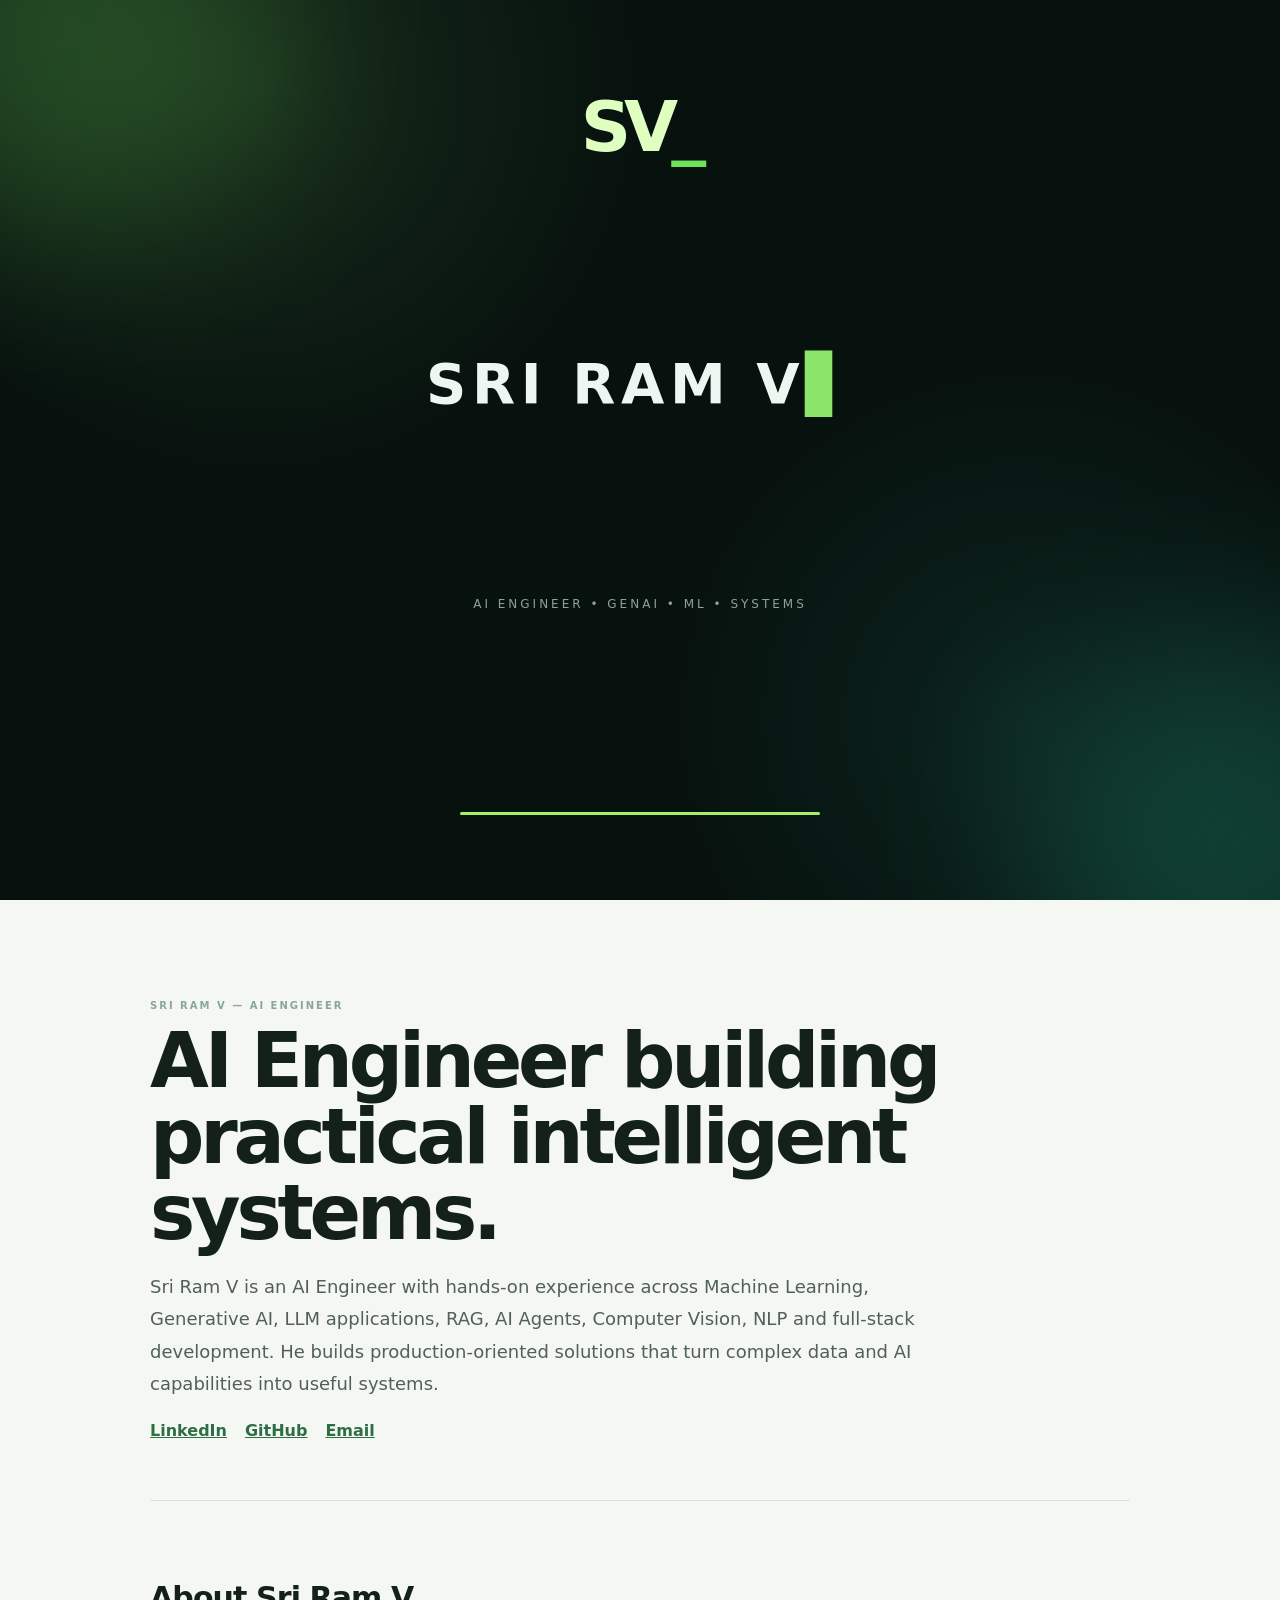
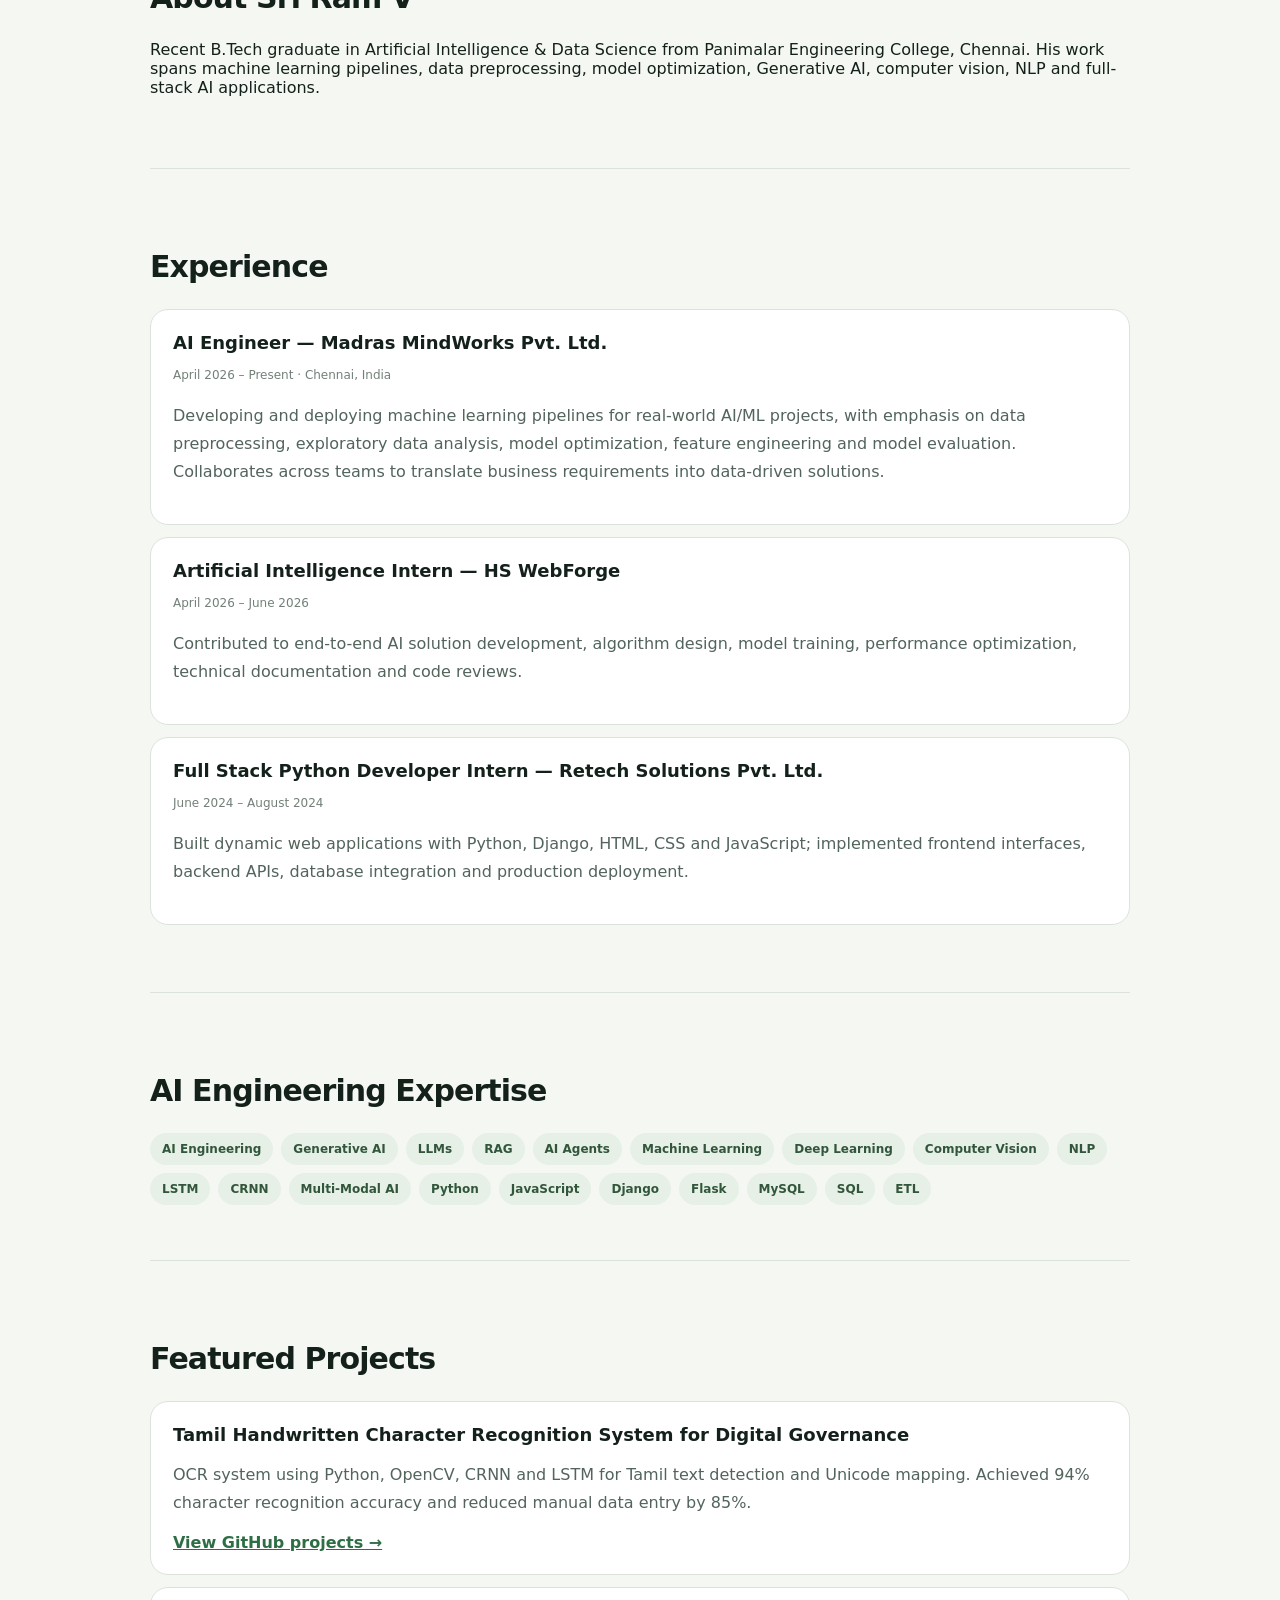
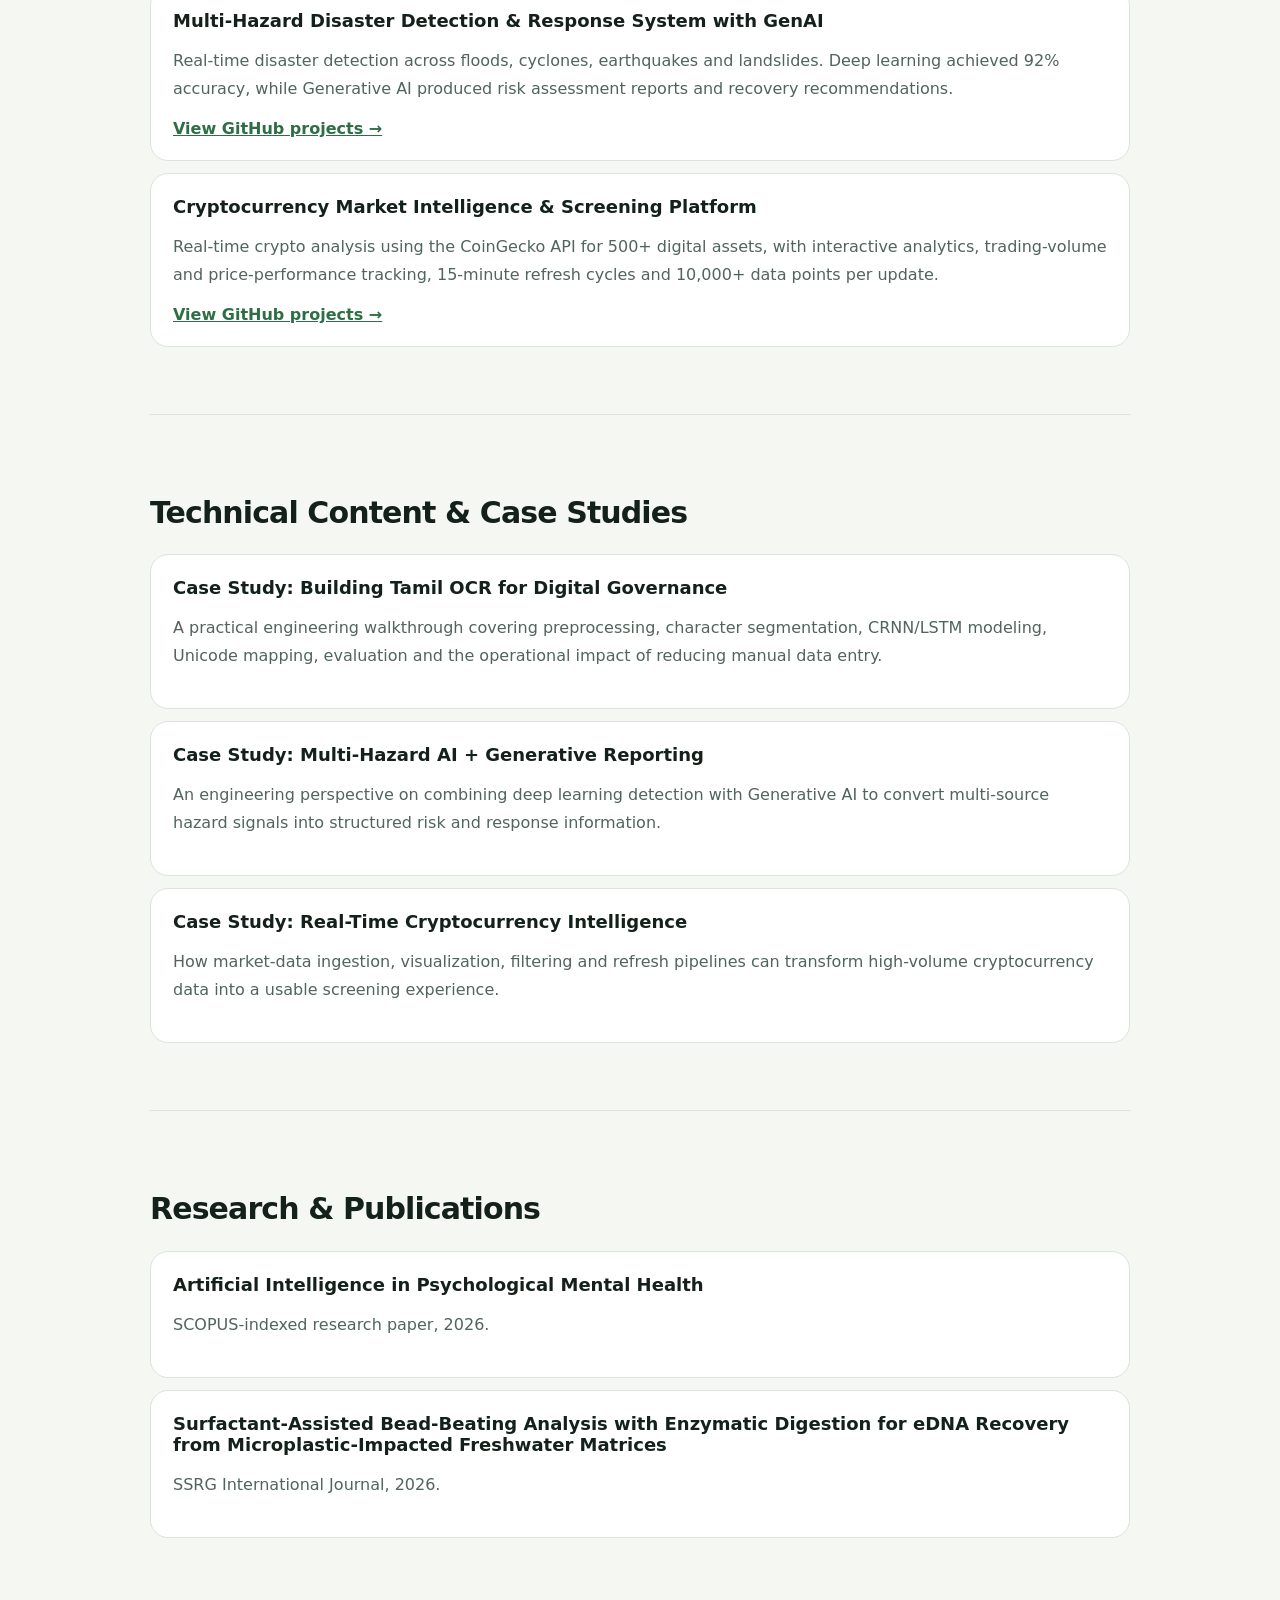
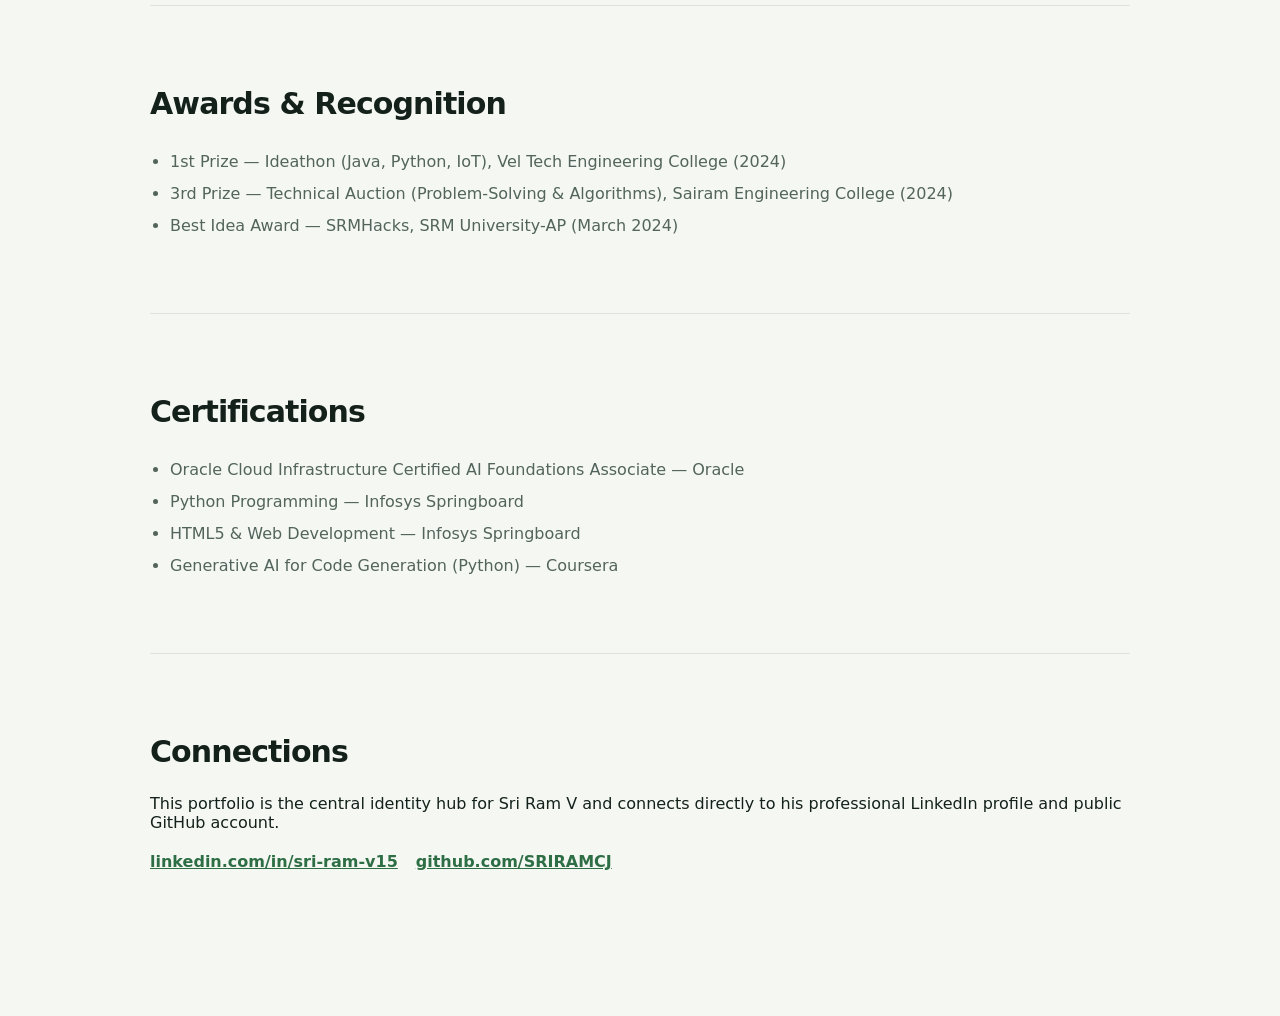
==== index.html @ 8f77a3ab "Add files via upload" ====
<!doctype html>
<html lang="en">
<head>
  <meta charset="utf-8">
  <meta name="viewport" content="width=device-width,initial-scale=1">
  <title>Sri Ram V — AI Engineer | GenAI, LLM, RAG & AI Agents</title>
  <meta name="description" content="Sri Ram V is an AI Engineer building practical AI systems across Machine Learning, Generative AI, LLMs, RAG, AI Agents, Computer Vision and data-driven applications.">
  <meta name="author" content="Sri Ram V">
  <meta name="robots" content="index,follow,max-image-preview:large">
  <link rel="canonical" href="https://sriram-2nxr8nwu7-sriramv1592k4-5872s-projects.vercel.app/">
  <meta property="og:type" content="website">
  <meta property="og:title" content="Sri Ram V — AI Engineer">
  <meta property="og:description" content="AI Engineer focused on GenAI, LLMs, RAG, AI Agents, Machine Learning and Computer Vision.">
  <meta property="og:url" content="https://sriram-2nxr8nwu7-sriramv1592k4-5872s-projects.vercel.app/">
  <meta property="og:site_name" content="Sri Ram V Portfolio">
  <meta property="og:image" content="assets/og-card.svg">
  <meta name="twitter:card" content="summary_large_image">
  <meta name="twitter:title" content="Sri Ram V — AI Engineer">
  <meta name="twitter:description" content="AI Engineer building practical AI systems with GenAI, LLMs, RAG, AI Agents and ML.">
  <meta name="theme-color" content="#07110e">
  <link rel="icon" href="assets/favicon.svg">
  <link rel="stylesheet" href="styles.css">
  <script type="application/ld+json">
  {
    "@context":"https://schema.org",
    "@graph":[
      {
        "@type":"Person",
        "@id":"#person",
        "name":"Sri Ram V",
        "jobTitle":"AI Engineer",
        "description":"AI Engineer focused on Machine Learning, Generative AI, LLMs, RAG, AI Agents, Computer Vision and data-driven applications.",
        "email":"mailto:sriramv1592k4@gmail.com",
        "telephone":"+91 8838331680",
        "address":{"@type":"PostalAddress","addressLocality":"Chennai","addressCountry":"IN"},
        "sameAs":[
          "https://www.linkedin.com/in/sri-ram-v15/",
          "https://github.com/SRIRAMCJ"
        ]
      },
      {
        "@type":"WebSite",
        "@id":"#website",
        "url":"https://sriram-2nxr8nwu7-sriramv1592k4-sriramv1592k4-5872s-projects.vercel.app/",
        "name":"Sri Ram V — AI Engineer Portfolio",
        "publisher":{"@id":"#person"},
        "inLanguage":"en-IN"
      },
      {
        "@type":"CollectionPage",
        "@id":"#portfolio",
        "url":"https://sriram-2nxr8nwu7-sriramv1592k4-5872s-projects.vercel.app/",
        "name":"Sri Ram V AI Engineering Portfolio",
        "about":{"@id":"#person"}
      }
    ]
  }
  </script>
</head>
<body>
  <a class="skip-link" href="#seo-content">Skip to accessible portfolio content</a>

  <div id="app" class="os-shell">
    <div class="ambient ambient-a"></div><div class="ambient ambient-b"></div>

    <section id="boot" class="screen boot-screen">
      <div class="boot-mark">SV<span>_</span></div>
      <div class="boot-title">SRI RAM V<span class="cursor">▋</span></div>
      <div class="boot-sub">AI ENGINEER • GENAI • ML • SYSTEMS</div>
      <div class="boot-progress"><i id="bootBar"></i></div>
      <button id="enterBtn" class="primary-btn hidden">Enter Portfolio</button>
    </section>

    <section id="login" class="screen login-screen hidden">
      <div class="login-card glass">
        <div class="avatar">SV</div>
        <div class="eyebrow">PERSONAL AI LAB</div>
        <h1>Welcome.</h1>
        <p>Explore Sri Ram V's interactive engineering portfolio.</p>
        <button id="loginBtn" class="primary-btn">Open Desktop</button>
      </div>
    </section>

    <section id="desktop" class="desktop hidden">
      <header class="topbar glass">
        <div class="brand"><span class="brand-dot"></span><b>SV<span>•</span>AI</b><small>portfolio.os</small></div>
        <div class="top-status"><span id="clock"></span><button id="themeBtn" class="icon-btn" title="Toggle theme">◐</button></div>
      </header>

      <main class="workspace">
        <div class="hero-widget glass">
          <div class="eyebrow">AI ENGINEER / BUILDER</div>
          <h2>Sri Ram V</h2>
          <p>Building practical intelligence with <strong>GenAI, LLMs, RAG, AI Agents & Machine Learning.</strong></p>
          <div class="hero-actions">
            <button data-open="projects" class="primary-btn">Explore work</button>
            <button data-open="about" class="ghost-btn">About me</button>
          </div>
          <div class="metrics">
            <div><b>94%</b><span>OCR accuracy</span></div>
            <div><b>92%</b><span>hazard detection</span></div>
            <div><b>500+</b><span>assets analyzed</span></div>
            <div><b>85%</b><span>manual work reduced</span></div>
          </div>
        </div>

        <div class="desktop-grid">
          <button class="app-icon" data-open="about"><span>🧠</span><b>About</b><small>profile.md</small></button>
          <button class="app-icon" data-open="experience"><span>💼</span><b>Experience</b><small>career.log</small></button>
          <button class="app-icon" data-open="projects"><span>🚀</span><b>Projects</b><small>workbench</small></button>
          <button class="app-icon" data-open="skills"><span>⚡</span><b>Expertise</b><small>stack.json</small></button>
          <button class="app-icon" data-open="research"><span>🔬</span><b>Research</b><small>papers</small></button>
          <button class="app-icon" data-open="articles"><span>📝</span><b>Case Studies</b><small>notes</small></button>
          <button class="app-icon" data-open="terminal"><span>⌘</span><b>Terminal</b><small>shell</small></button>
          <button class="app-icon" data-open="snake"><span>🐍</span><b>Snake</b><small>play</small></button>
          <button class="app-icon" data-open="contact"><span>✉</span><b>Contact</b><small>connect</small></button>
        </div>
      </main>

      <nav class="dock glass">
        <button data-open="about">🧠</button><button data-open="projects">🚀</button><button data-open="articles">📝</button><button data-open="terminal">⌘</button><button data-open="contact">✉</button>
      </nav>
    </section>

    <div id="windows"></div>
  </div>

  <main id="seo-content" class="seo-layer">
    <div class="seo-inner">
      <header class="seo-hero">
        <p class="eyebrow">SRI RAM V — AI ENGINEER</p>
        <h1>AI Engineer building practical intelligent systems.</h1>
        <p class="lead">Sri Ram V is an AI Engineer with hands-on experience across Machine Learning, Generative AI, LLM applications, RAG, AI Agents, Computer Vision, NLP and full-stack development. He builds production-oriented solutions that turn complex data and AI capabilities into useful systems.</p>
        <div class="link-row"><a href="https://www.linkedin.com/in/sri-ram-v15/">LinkedIn</a><a href="https://github.com/SRIRAMCJ">GitHub</a><a href="mailto:sriramv1592k4@gmail.com">Email</a></div>
      </header>

      <section id="about-seo"><h2>About Sri Ram V</h2><p>Recent B.Tech graduate in Artificial Intelligence & Data Science from Panimalar Engineering College, Chennai. His work spans machine learning pipelines, data preprocessing, model optimization, Generative AI, computer vision, NLP and full-stack AI applications.</p></section>

      <section id="experience-seo"><h2>Experience</h2>
        <article class="seo-card"><h3>AI Engineer — Madras MindWorks Pvt. Ltd.</h3><p class="meta">April 2026 – Present · Chennai, India</p><p>Developing and deploying machine learning pipelines for real-world AI/ML projects, with emphasis on data preprocessing, exploratory data analysis, model optimization, feature engineering and model evaluation. Collaborates across teams to translate business requirements into data-driven solutions.</p></article>
        <article class="seo-card"><h3>Artificial Intelligence Intern — HS WebForge</h3><p class="meta">April 2026 – June 2026</p><p>Contributed to end-to-end AI solution development, algorithm design, model training, performance optimization, technical documentation and code reviews.</p></article>
        <article class="seo-card"><h3>Full Stack Python Developer Intern — Retech Solutions Pvt. Ltd.</h3><p class="meta">June 2024 – August 2024</p><p>Built dynamic web applications with Python, Django, HTML, CSS and JavaScript; implemented frontend interfaces, backend APIs, database integration and production deployment.</p></article>
      </section>

      <section id="expertise-seo"><h2>AI Engineering Expertise</h2><div class="tags"><span>AI Engineering</span><span>Generative AI</span><span>LLMs</span><span>RAG</span><span>AI Agents</span><span>Machine Learning</span><span>Deep Learning</span><span>Computer Vision</span><span>NLP</span><span>LSTM</span><span>CRNN</span><span>Multi-Modal AI</span><span>Python</span><span>JavaScript</span><span>Django</span><span>Flask</span><span>MySQL</span><span>SQL</span><span>ETL</span></div></section>

      <section id="projects-seo"><h2>Featured Projects</h2>
        <article class="seo-card project"><h3>Tamil Handwritten Character Recognition System for Digital Governance</h3><p>OCR system using Python, OpenCV, CRNN and LSTM for Tamil text detection and Unicode mapping. Achieved 94% character recognition accuracy and reduced manual data entry by 85%.</p><a href="https://github.com/SRIRAMCJ">View GitHub projects →</a></article>
        <article class="seo-card project"><h3>Multi-Hazard Disaster Detection & Response System with GenAI</h3><p>Real-time disaster detection across floods, cyclones, earthquakes and landslides. Deep learning achieved 92% accuracy, while Generative AI produced risk assessment reports and recovery recommendations.</p><a href="https://github.com/SRIRAMCJ">View GitHub projects →</a></article>
        <article class="seo-card project"><h3>Cryptocurrency Market Intelligence & Screening Platform</h3><p>Real-time crypto analysis using the CoinGecko API for 500+ digital assets, with interactive analytics, trading-volume and price-performance tracking, 15-minute refresh cycles and 10,000+ data points per update.</p><a href="https://github.com/SRIRAMCJ">View GitHub projects →</a></article>
      </section>

      <section id="articles-seo"><h2>Technical Content & Case Studies</h2>
        <article class="seo-card"><h3>Case Study: Building Tamil OCR for Digital Governance</h3><p>A practical engineering walkthrough covering preprocessing, character segmentation, CRNN/LSTM modeling, Unicode mapping, evaluation and the operational impact of reducing manual data entry.</p></article>
        <article class="seo-card"><h3>Case Study: Multi-Hazard AI + Generative Reporting</h3><p>An engineering perspective on combining deep learning detection with Generative AI to convert multi-source hazard signals into structured risk and response information.</p></article>
        <article class="seo-card"><h3>Case Study: Real-Time Cryptocurrency Intelligence</h3><p>How market-data ingestion, visualization, filtering and refresh pipelines can transform high-volume cryptocurrency data into a usable screening experience.</p></article>
      </section>

      <section id="research-seo"><h2>Research & Publications</h2><article class="seo-card"><h3>Artificial Intelligence in Psychological Mental Health</h3><p>SCOPUS-indexed research paper, 2026.</p></article><article class="seo-card"><h3>Surfactant-Assisted Bead-Beating Analysis with Enzymatic Digestion for eDNA Recovery from Microplastic-Impacted Freshwater Matrices</h3><p>SSRG International Journal, 2026.</p></article></section>

      <section id="recognition-seo"><h2>Awards & Recognition</h2><ul class="plain-list"><li>1st Prize — Ideathon (Java, Python, IoT), Vel Tech Engineering College (2024)</li><li>3rd Prize — Technical Auction (Problem-Solving & Algorithms), Sairam Engineering College (2024)</li><li>Best Idea Award — SRMHacks, SRM University-AP (March 2024)</li></ul></section>

      <section id="certs-seo"><h2>Certifications</h2><ul class="plain-list"><li>Oracle Cloud Infrastructure Certified AI Foundations Associate — Oracle</li><li>Python Programming — Infosys Springboard</li><li>HTML5 & Web Development — Infosys Springboard</li><li>Generative AI for Code Generation (Python) — Coursera</li></ul></section>

      <section id="connections-seo"><h2>Connections</h2><p>This portfolio is the central identity hub for Sri Ram V and connects directly to his professional LinkedIn profile and public GitHub account.</p><div class="link-row"><a href="https://www.linkedin.com/in/sri-ram-v15/">linkedin.com/in/sri-ram-v15</a><a href="https://github.com/SRIRAMCJ">github.com/SRIRAMCJ</a></div></section>
    </div>
  </main>

  <script src="script.js"></script>
</body>
</html>
---- styles.css ----
*{box-sizing:border-box}html{scroll-behavior:smooth}body{margin:0;background:#07110e;color:#ecf7f2;font-family:Inter,ui-sans-serif,system-ui,-apple-system,BlinkMacSystemFont,"Segoe UI",sans-serif}button,a{font:inherit}button{cursor:pointer}.skip-link{position:fixed;left:12px;top:-50px;background:#b8f35b;color:#07110e;padding:10px 14px;border-radius:8px;z-index:9999}.skip-link:focus{top:12px}.os-shell{min-height:100vh;position:relative;overflow:hidden;background:radial-gradient(circle at 20% 10%,rgba(130,220,104,.13),transparent 30%),radial-gradient(circle at 80% 80%,rgba(53,200,166,.1),transparent 30%),#07110e}.ambient{position:absolute;width:420px;height:420px;border-radius:50%;filter:blur(90px);opacity:.22;pointer-events:none}.ambient-a{background:#6de35c;top:-180px;left:-150px}.ambient-b{background:#2bc9a5;right:-180px;bottom:-160px}.screen{min-height:100vh;display:grid;place-items:center;position:relative;z-index:2}.boot-screen{text-align:center}.boot-mark{font-size:70px;font-weight:900;letter-spacing:-7px;color:#dfffc0}.boot-mark span{color:#6de35c}.boot-title{font-size:clamp(24px,5vw,56px);font-weight:900;letter-spacing:.1em;margin-top:12px}.cursor{color:#8be56b;animation:blink 1s infinite}.boot-sub{margin:10px 0 30px;color:#8ba39a;font-size:12px;letter-spacing:.25em}.boot-progress{height:3px;width:min(360px,70vw);background:#1b2d27;border-radius:9px;margin:auto;overflow:hidden}.boot-progress i{display:block;height:100%;width:0;background:#a8ef67;transition:width 1.7s ease}.hidden{display:none!important}.primary-btn,.ghost-btn,.icon-btn{border:0;border-radius:12px;padding:11px 16px}.primary-btn{background:#b8f35b;color:#07110e;font-weight:800;box-shadow:0 8px 30px rgba(184,243,91,.15)}.ghost-btn,.icon-btn{background:rgba(255,255,255,.06);color:#e9f6ef;border:1px solid rgba(255,255,255,.1)}.glass{background:rgba(10,24,20,.72);border:1px solid rgba(205,255,220,.1);backdrop-filter:blur(20px);box-shadow:0 25px 80px rgba(0,0,0,.3)}.login-card{width:min(430px,90vw);padding:40px;border-radius:26px;text-align:center}.avatar{height:74px;width:74px;display:grid;place-items:center;margin:0 auto 20px;border-radius:22px;background:linear-gradient(135deg,#b8f35b,#3ec8a2);color:#07110e;font-weight:900;font-size:22px}.eyebrow{font-size:10px;letter-spacing:.2em;color:#8aa69a;font-weight:800}.login-card h1{font-size:46px;margin:8px 0}.login-card p{color:#91a99f;line-height:1.7;margin-bottom:25px}.desktop{min-height:100vh;position:relative;z-index:2;padding:18px 18px 100px}.topbar{height:58px;border-radius:16px;padding:0 16px;display:flex;align-items:center;justify-content:space-between}.brand{display:flex;align-items:center;gap:9px}.brand b{font-size:15px}.brand b span{color:#b8f35b}.brand small{color:#719087;font-size:10px}.brand-dot{width:8px;height:8px;background:#a8ef67;border-radius:50%;box-shadow:0 0 14px #a8ef67}.top-status{display:flex;gap:10px;align-items:center;color:#9db2aa;font-size:12px}.icon-btn{padding:8px 10px}.workspace{max-width:1120px;margin:28px auto}.hero-widget{border-radius:26px;padding:clamp(26px,5vw,54px);position:relative;overflow:hidden}.hero-widget:after{content:"";position:absolute;width:240px;height:240px;border-radius:50%;background:#a8ef67;opacity:.07;right:-60px;top:-90px;filter:blur(20px)}.hero-widget h2{font-size:clamp(48px,8vw,94px);letter-spacing:-.07em;line-height:.95;margin:10px 0 15px}.hero-widget p{max-width:680px;color:#a5bbb1;line-height:1.7;font-size:clamp(15px,2vw,19px)}.hero-widget strong{color:#e7f9ee}.hero-actions{display:flex;gap:10px;margin-top:24px}.metrics{display:grid;grid-template-columns:repeat(4,1fr);gap:10px;margin-top:38px}.metrics div{padding:16px;border-radius:16px;background:rgba(255,255,255,.035);border:1px solid rgba(255,255,255,.06)}.metrics b{display:block;font-size:25px;color:#b8f35b}.metrics span{display:block;color:#789188;font-size:10px;margin-top:4px}.desktop-grid{display:grid;grid-template-columns:repeat(5,1fr);gap:12px;margin-top:16px}.app-icon{min-height:128px;padding:17px;text-align:left;border-radius:20px;color:#edf8f2;background:rgba(12,28,23,.65);border:1px solid rgba(255,255,255,.07);transition:.25s}.app-icon:hover{transform:translateY(-5px);border-color:rgba(184,243,91,.3);background:rgba(20,42,34,.85)}.app-icon span{font-size:28px;display:block;margin-bottom:17px}.app-icon b{display:block;font-size:13px}.app-icon small{color:#668077;font-size:10px}.dock{position:fixed;bottom:18px;left:50%;transform:translateX(-50%);padding:9px;border-radius:18px;display:flex;gap:6px;z-index:20}.dock button{height:45px;width:45px;border:0;border-radius:12px;background:rgba(255,255,255,.05);font-size:20px}.window{position:fixed;z-index:30;width:min(760px,92vw);max-height:78vh;left:50%;top:50%;transform:translate(-50%,-50%);border-radius:20px;overflow:hidden;background:#091713;border:1px solid rgba(205,255,220,.12);box-shadow:0 40px 120px rgba(0,0,0,.65)}.window-head{height:48px;display:flex;align-items:center;justify-content:space-between;padding:0 13px;background:rgba(255,255,255,.035);border-bottom:1px solid rgba(255,255,255,.06)}.window-head b{font-size:12px}.win-controls button{border:0;background:none;color:#94aaa1;margin-left:7px}.window-body{padding:22px;overflow:auto;max-height:calc(78vh - 48px)}.window-body h2{font-size:28px;margin:0 0 10px}.window-body h3{margin-bottom:5px}.window-body p,.window-body li{color:#9bb1a8;line-height:1.7;font-size:13px}.card-list{display:grid;gap:12px}.mini-card{padding:16px;border-radius:15px;background:rgba(255,255,255,.035);border:1px solid rgba(255,255,255,.06)}.tag{display:inline-block;padding:5px 8px;border-radius:8px;background:rgba(184,243,91,.08);color:#b8f35b;font-size:10px;margin:4px 4px 0 0}.terminal{font-family:"SFMono-Regular",Consolas,monospace;color:#b8f35b;background:#030907;padding:16px;border-radius:12px;min-height:310px}.terminal-output{white-space:pre-wrap;color:#a4bdb2;font-size:12px;line-height:1.65;min-height:250px}.terminal-input{width:100%;background:transparent;border:0;outline:0;color:#b8f35b;font-family:inherit}.snake-wrap{text-align:center}.snake-canvas{background:#030907;border:1px solid rgba(184,243,91,.2);width:min(420px,100%);aspect-ratio:1;margin:auto}.snake-btn{margin-top:12px}.seo-layer{background:#f5f7f3;color:#14211b;padding:90px 20px}.seo-inner{max-width:980px;margin:auto}.seo-hero{padding-bottom:60px}.seo-hero h1{font-size:clamp(40px,7vw,76px);letter-spacing:-.055em;line-height:1;margin:12px 0 20px}.seo-hero .lead{font-size:18px;line-height:1.8;color:#506158;max-width:780px}.seo-layer section{padding:55px 0;border-top:1px solid #dbe3dc}.seo-layer h2{font-size:30px;letter-spacing:-.03em}.seo-card{padding:22px;border:1px solid #dbe3dc;border-radius:18px;background:white;margin:12px 0}.seo-card h3{margin:0 0 5px;font-size:18px}.seo-card p{color:#52645b;line-height:1.75}.seo-card a,.link-row a{color:#2e6e45;font-weight:700}.meta{font-size:12px!important;color:#728077!important}.tags{display:flex;flex-wrap:wrap;gap:8px}.tags span{padding:9px 12px;border-radius:999px;background:#e7f0e6;color:#31563c;font-size:12px;font-weight:700}.plain-list{padding-left:20px;color:#52645b;line-height:2}.link-row{display:flex;flex-wrap:wrap;gap:18px;margin-top:20px}@keyframes blink{50%{opacity:0}}@media(max-width:800px){.desktop-grid{grid-template-columns:repeat(3,1fr)}.metrics{grid-template-columns:repeat(2,1fr)}.hero-widget h2{font-size:56px}}@media(max-width:520px){.desktop{padding:10px 10px 92px}.desktop-grid{grid-template-columns:repeat(2,1fr)}.metrics{grid-template-columns:1fr 1fr}.app-icon{min-height:115px}.hero-widget{padding:25px}.hero-widget h2{font-size:48px}.seo-layer{padding:65px 16px}.login-card h1{font-size:38px}}
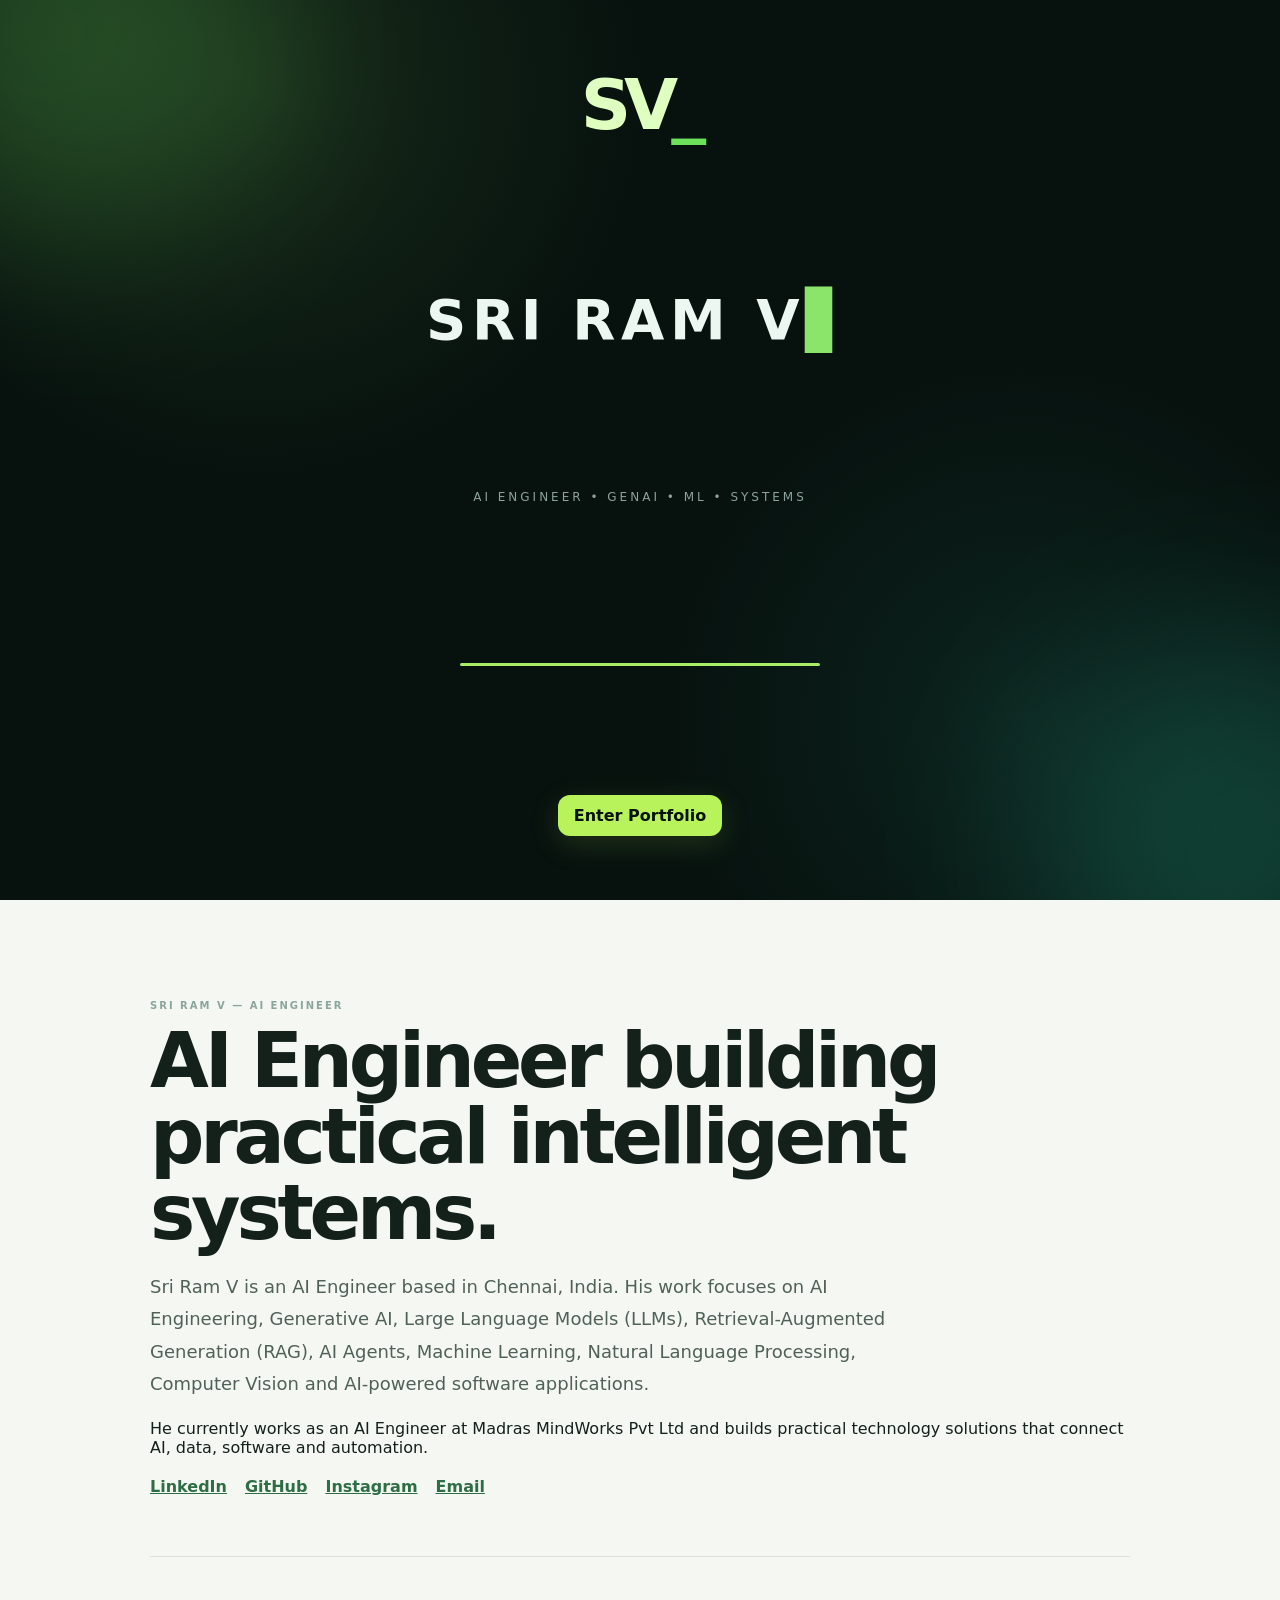
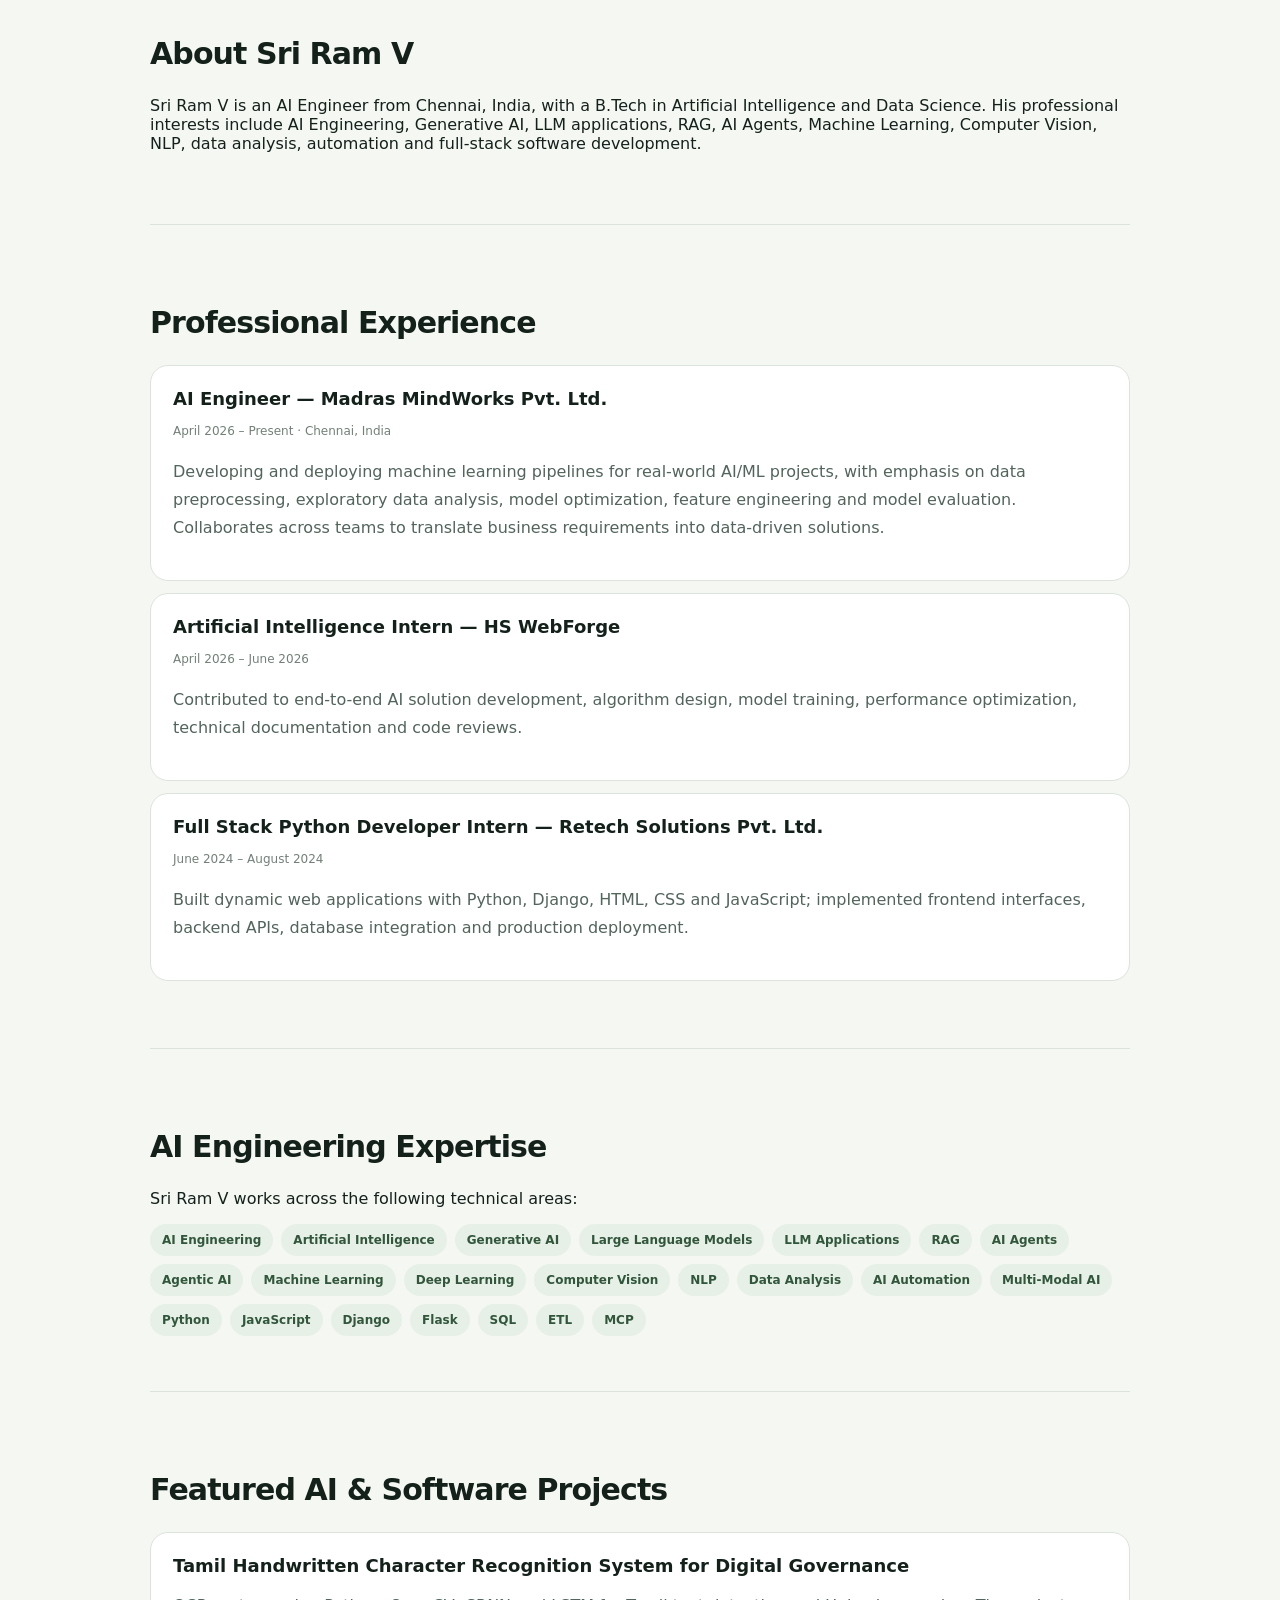
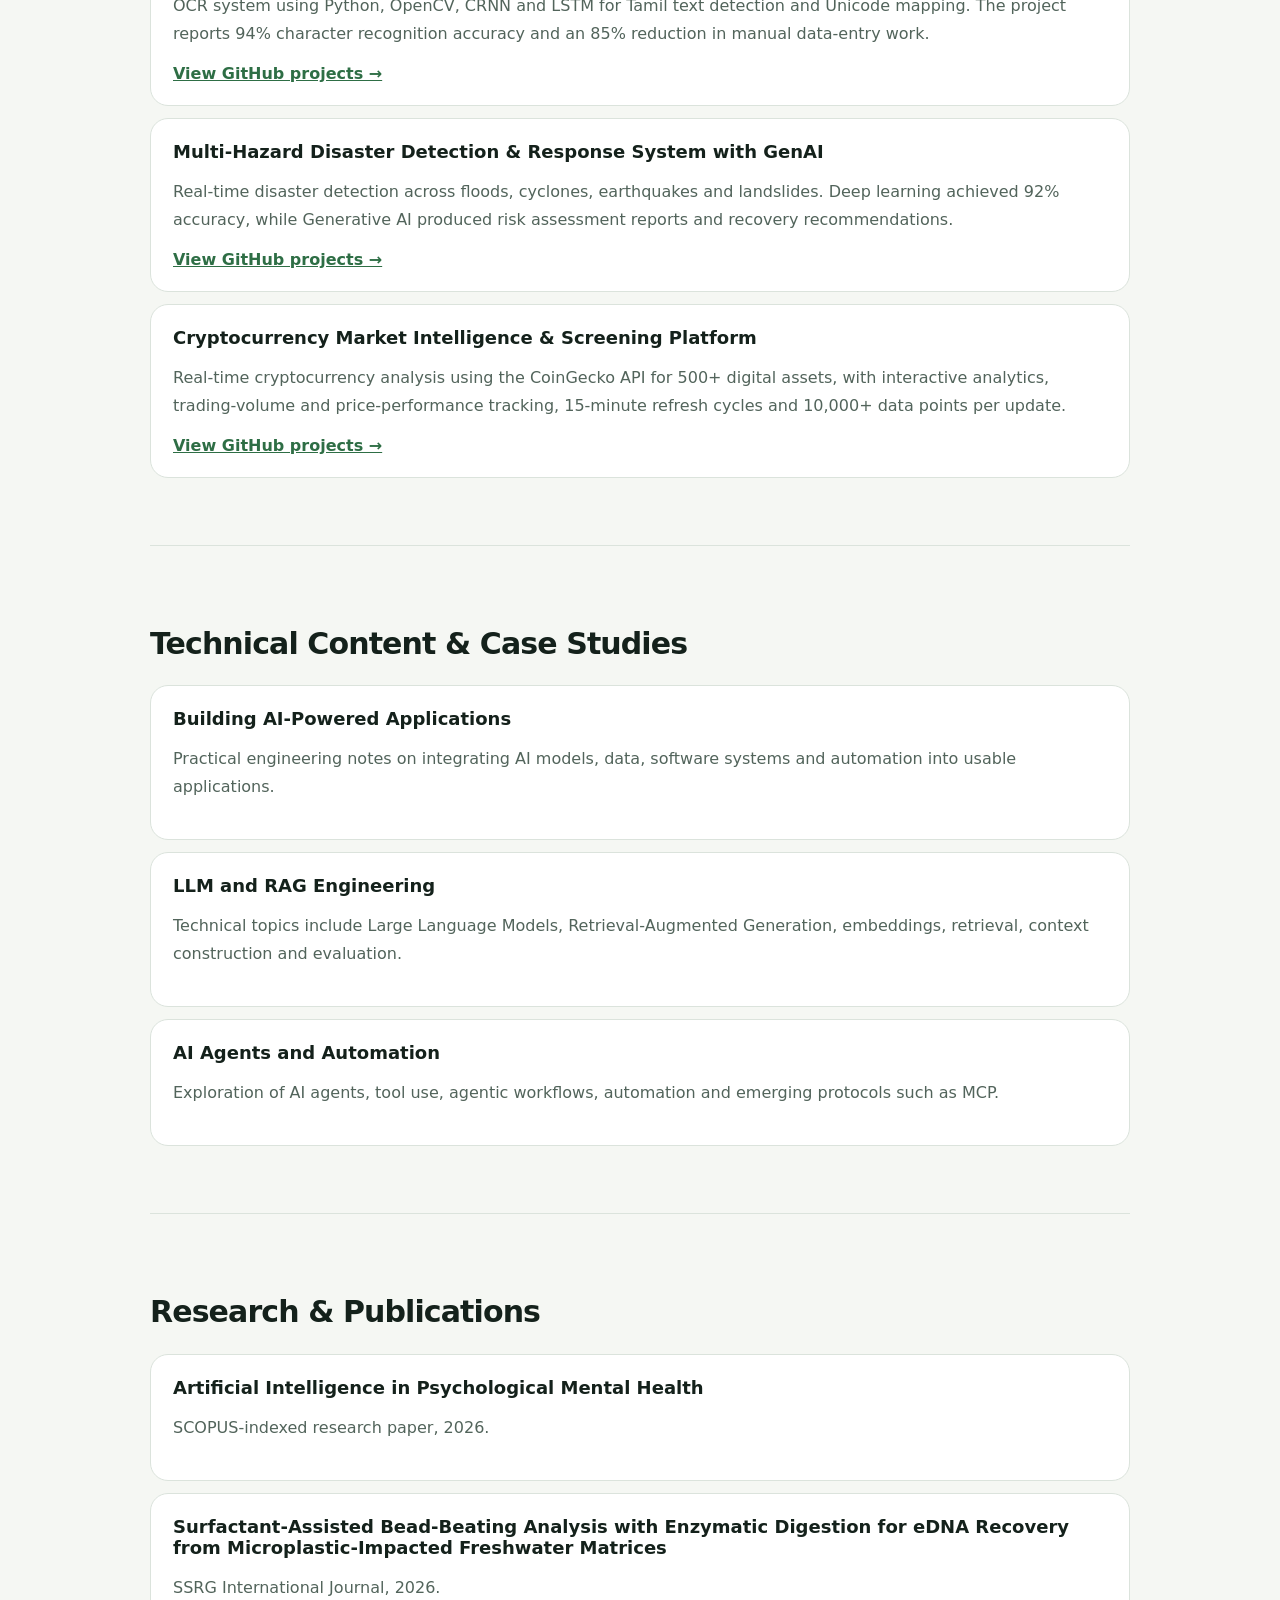
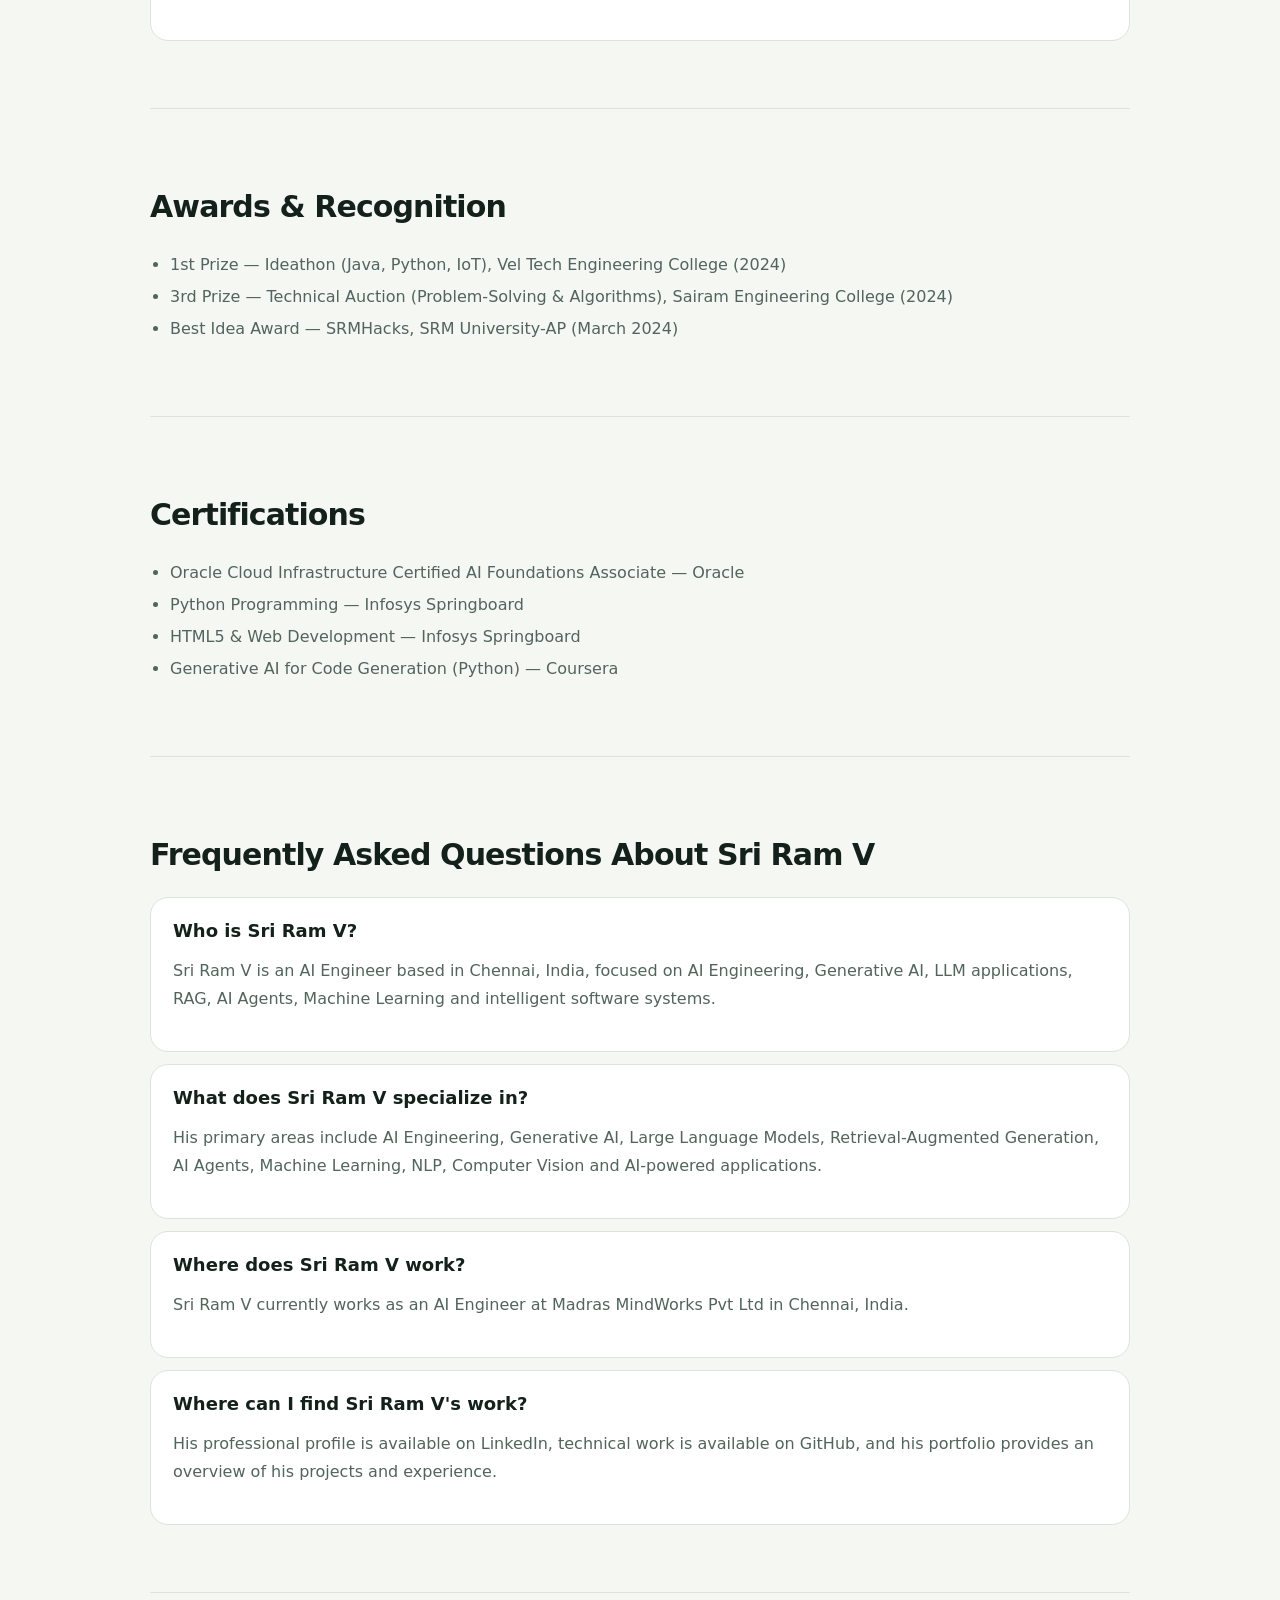
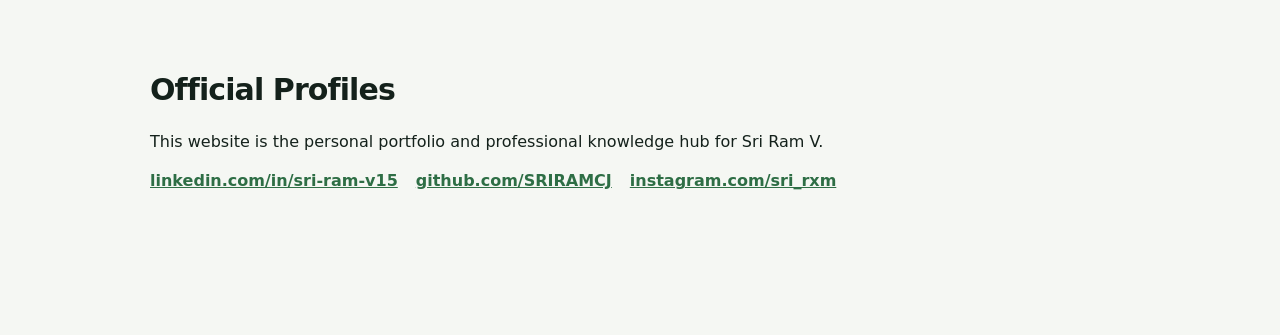
==== commit 284a3296: "Optimize portfolio for GEO and AI-EO while preserving interactive design" ====
--- a/index.html
+++ b/index.html
@@ -1,57 +1,83 @@
 <!doctype html>
-<html lang="en">
+<html lang="en-IN">
 <head>
   <meta charset="utf-8">
   <meta name="viewport" content="width=device-width,initial-scale=1">
-  <title>Sri Ram V — AI Engineer | GenAI, LLM, RAG & AI Agents</title>
-  <meta name="description" content="Sri Ram V is an AI Engineer building practical AI systems across Machine Learning, Generative AI, LLMs, RAG, AI Agents, Computer Vision and data-driven applications.">
+  <title>Sri Ram V — AI Engineer | Generative AI, LLMs, RAG & AI Agents</title>
+  <meta name="description" content="Sri Ram V is an AI Engineer based in Chennai, India, building AI-powered applications and intelligent software systems across Generative AI, LLMs, RAG, AI Agents, Machine Learning, Computer Vision and NLP.">
   <meta name="author" content="Sri Ram V">
-  <meta name="robots" content="index,follow,max-image-preview:large">
-  <link rel="canonical" href="https://sriram-2nxr8nwu7-sriramv1592k4-5872s-projects.vercel.app/">
+  <meta name="robots" content="index,follow,max-image-preview:large,max-snippet:-1,max-video-preview:-1">
+  <link rel="canonical" href="https://site-eight-gilt-52.vercel.app/">
+  <link rel="alternate" hreflang="en-in" href="https://site-eight-gilt-52.vercel.app/">
   <meta property="og:type" content="website">
-  <meta property="og:title" content="Sri Ram V — AI Engineer">
-  <meta property="og:description" content="AI Engineer focused on GenAI, LLMs, RAG, AI Agents, Machine Learning and Computer Vision.">
-  <meta property="og:url" content="https://sriram-2nxr8nwu7-sriramv1592k4-5872s-projects.vercel.app/">
-  <meta property="og:site_name" content="Sri Ram V Portfolio">
-  <meta property="og:image" content="assets/og-card.svg">
+  <meta property="og:title" content="Sri Ram V — AI Engineer | Generative AI & AI Engineering">
+  <meta property="og:description" content="Sri Ram V is an AI Engineer based in Chennai, India, focused on Generative AI, LLM applications, RAG, AI Agents, Machine Learning and intelligent software systems.">
+  <meta property="og:url" content="https://site-eight-gilt-52.vercel.app/">
+  <meta property="og:site_name" content="Sri Ram V">
+  <meta property="og:image" content="https://site-eight-gilt-52.vercel.app/assets/og-card.svg">
   <meta name="twitter:card" content="summary_large_image">
   <meta name="twitter:title" content="Sri Ram V — AI Engineer">
-  <meta name="twitter:description" content="AI Engineer building practical AI systems with GenAI, LLMs, RAG, AI Agents and ML.">
+  <meta name="twitter:description" content="AI Engineer building practical AI-powered applications with Generative AI, LLMs, RAG, AI Agents and Machine Learning.">
   <meta name="theme-color" content="#07110e">
   <link rel="icon" href="assets/favicon.svg">
   <link rel="stylesheet" href="styles.css">
+
   <script type="application/ld+json">
   {
     "@context":"https://schema.org",
     "@graph":[
       {
         "@type":"Person",
-        "@id":"#person",
+        "@id":"https://site-eight-gilt-52.vercel.app/#person",
         "name":"Sri Ram V",
+        "url":"https://site-eight-gilt-52.vercel.app/",
+        "mainEntityOfPage":{"@id":"https://site-eight-gilt-52.vercel.app/#webpage"},
         "jobTitle":"AI Engineer",
-        "description":"AI Engineer focused on Machine Learning, Generative AI, LLMs, RAG, AI Agents, Computer Vision and data-driven applications.",
-        "email":"mailto:sriramv1592k4@gmail.com",
-        "telephone":"+91 8838331680",
-        "address":{"@type":"PostalAddress","addressLocality":"Chennai","addressCountry":"IN"},
+        "description":"Sri Ram V is an AI Engineer based in Chennai, India, focused on AI Engineering, Generative AI, Large Language Models, Retrieval-Augmented Generation, AI Agents, Machine Learning, Computer Vision, NLP and AI-powered software applications.",
+        "email":"mailto:sriramvenkat1592k4@gmail.com",
+        "address":{"@type":"PostalAddress","addressLocality":"Chennai","addressRegion":"Tamil Nadu","addressCountry":"IN"},
+        "worksFor":{"@type":"Organization","name":"Madras MindWorks Pvt Ltd"},
         "sameAs":[
           "https://www.linkedin.com/in/sri-ram-v15/",
-          "https://github.com/SRIRAMCJ"
+          "https://github.com/SRIRAMCJ",
+          "https://www.instagram.com/sri_rxm/",
+          "https://www.instagram.com/lifeuncut_ft.ram/"
+        ],
+        "knowsAbout":[
+          "Artificial Intelligence",
+          "AI Engineering",
+          "Generative AI",
+          "Large Language Models",
+          "Retrieval-Augmented Generation",
+          "RAG",
+          "AI Agents",
+          "Agentic AI",
+          "Machine Learning",
+          "Natural Language Processing",
+          "Computer Vision",
+          "AI Applications",
+          "AI Automation",
+          "Software Development",
+          "Python"
         ]
       },
       {
         "@type":"WebSite",
-        "@id":"#website",
-        "url":"https://sriram-2nxr8nwu7-sriramv1592k4-sriramv1592k4-5872s-projects.vercel.app/",
+        "@id":"https://site-eight-gilt-52.vercel.app/#website",
+        "url":"https://site-eight-gilt-52.vercel.app/",
         "name":"Sri Ram V — AI Engineer Portfolio",
-        "publisher":{"@id":"#person"},
+        "description":"Official personal portfolio and professional knowledge hub for Sri Ram V, AI Engineer.",
+        "publisher":{"@id":"https://site-eight-gilt-52.vercel.app/#person"},
         "inLanguage":"en-IN"
       },
       {
-        "@type":"CollectionPage",
-        "@id":"#portfolio",
-        "url":"https://sriram-2nxr8nwu7-sriramv1592k4-5872s-projects.vercel.app/",
-        "name":"Sri Ram V AI Engineering Portfolio",
-        "about":{"@id":"#person"}
+        "@type":"ProfilePage",
+        "@id":"https://site-eight-gilt-52.vercel.app/#webpage",
+        "url":"https://site-eight-gilt-52.vercel.app/",
+        "name":"Sri Ram V — AI Engineer",
+        "isPartOf":{"@id":"https://site-eight-gilt-52.vercel.app/#website"},
+        "mainEntity":{"@id":"https://site-eight-gilt-52.vercel.app/#person"},
+        "about":{"@id":"https://site-eight-gilt-52.vercel.app/#person"}
       }
     ]
   }
@@ -91,7 +117,7 @@
         <div class="hero-widget glass">
           <div class="eyebrow">AI ENGINEER / BUILDER</div>
           <h2>Sri Ram V</h2>
-          <p>Building practical intelligence with <strong>GenAI, LLMs, RAG, AI Agents & Machine Learning.</strong></p>
+          <p>Building practical intelligence with <strong>Generative AI, LLM applications, RAG, AI Agents & Machine Learning.</strong></p>
           <div class="hero-actions">
             <button data-open="projects" class="primary-btn">Explore work</button>
             <button data-open="about" class="ghost-btn">About me</button>
@@ -125,35 +151,37 @@
     <div id="windows"></div>
   </div>
 
+  <!-- Crawlable, explicit identity/content layer for search engines and AI systems. Kept visually separate from the interactive experience. -->
   <main id="seo-content" class="seo-layer">
     <div class="seo-inner">
       <header class="seo-hero">
         <p class="eyebrow">SRI RAM V — AI ENGINEER</p>
         <h1>AI Engineer building practical intelligent systems.</h1>
-        <p class="lead">Sri Ram V is an AI Engineer with hands-on experience across Machine Learning, Generative AI, LLM applications, RAG, AI Agents, Computer Vision, NLP and full-stack development. He builds production-oriented solutions that turn complex data and AI capabilities into useful systems.</p>
-        <div class="link-row"><a href="https://www.linkedin.com/in/sri-ram-v15/">LinkedIn</a><a href="https://github.com/SRIRAMCJ">GitHub</a><a href="mailto:sriramv1592k4@gmail.com">Email</a></div>
+        <p class="lead">Sri Ram V is an AI Engineer based in Chennai, India. His work focuses on AI Engineering, Generative AI, Large Language Models (LLMs), Retrieval-Augmented Generation (RAG), AI Agents, Machine Learning, Natural Language Processing, Computer Vision and AI-powered software applications.</p>
+        <p>He currently works as an AI Engineer at Madras MindWorks Pvt Ltd and builds practical technology solutions that connect AI, data, software and automation.</p>
+        <div class="link-row"><a href="https://www.linkedin.com/in/sri-ram-v15/">LinkedIn</a><a href="https://github.com/SRIRAMCJ">GitHub</a><a href="https://www.instagram.com/sri_rxm/">Instagram</a><a href="mailto:sriramvenkat1592k4@gmail.com">Email</a></div>
       </header>
 
-      <section id="about-seo"><h2>About Sri Ram V</h2><p>Recent B.Tech graduate in Artificial Intelligence & Data Science from Panimalar Engineering College, Chennai. His work spans machine learning pipelines, data preprocessing, model optimization, Generative AI, computer vision, NLP and full-stack AI applications.</p></section>
-
-      <section id="experience-seo"><h2>Experience</h2>
+      <section id="about-seo"><h2>About Sri Ram V</h2><p>Sri Ram V is an AI Engineer from Chennai, India, with a B.Tech in Artificial Intelligence and Data Science. His professional interests include AI Engineering, Generative AI, LLM applications, RAG, AI Agents, Machine Learning, Computer Vision, NLP, data analysis, automation and full-stack software development.</p></section>
+
+      <section id="experience-seo"><h2>Professional Experience</h2>
         <article class="seo-card"><h3>AI Engineer — Madras MindWorks Pvt. Ltd.</h3><p class="meta">April 2026 – Present · Chennai, India</p><p>Developing and deploying machine learning pipelines for real-world AI/ML projects, with emphasis on data preprocessing, exploratory data analysis, model optimization, feature engineering and model evaluation. Collaborates across teams to translate business requirements into data-driven solutions.</p></article>
         <article class="seo-card"><h3>Artificial Intelligence Intern — HS WebForge</h3><p class="meta">April 2026 – June 2026</p><p>Contributed to end-to-end AI solution development, algorithm design, model training, performance optimization, technical documentation and code reviews.</p></article>
         <article class="seo-card"><h3>Full Stack Python Developer Intern — Retech Solutions Pvt. Ltd.</h3><p class="meta">June 2024 – August 2024</p><p>Built dynamic web applications with Python, Django, HTML, CSS and JavaScript; implemented frontend interfaces, backend APIs, database integration and production deployment.</p></article>
       </section>
 
-      <section id="expertise-seo"><h2>AI Engineering Expertise</h2><div class="tags"><span>AI Engineering</span><span>Generative AI</span><span>LLMs</span><span>RAG</span><span>AI Agents</span><span>Machine Learning</span><span>Deep Learning</span><span>Computer Vision</span><span>NLP</span><span>LSTM</span><span>CRNN</span><span>Multi-Modal AI</span><span>Python</span><span>JavaScript</span><span>Django</span><span>Flask</span><span>MySQL</span><span>SQL</span><span>ETL</span></div></section>
-
-      <section id="projects-seo"><h2>Featured Projects</h2>
-        <article class="seo-card project"><h3>Tamil Handwritten Character Recognition System for Digital Governance</h3><p>OCR system using Python, OpenCV, CRNN and LSTM for Tamil text detection and Unicode mapping. Achieved 94% character recognition accuracy and reduced manual data entry by 85%.</p><a href="https://github.com/SRIRAMCJ">View GitHub projects →</a></article>
+      <section id="expertise-seo"><h2>AI Engineering Expertise</h2><p>Sri Ram V works across the following technical areas:</p><div class="tags"><span>AI Engineering</span><span>Artificial Intelligence</span><span>Generative AI</span><span>Large Language Models</span><span>LLM Applications</span><span>RAG</span><span>AI Agents</span><span>Agentic AI</span><span>Machine Learning</span><span>Deep Learning</span><span>Computer Vision</span><span>NLP</span><span>Data Analysis</span><span>AI Automation</span><span>Multi-Modal AI</span><span>Python</span><span>JavaScript</span><span>Django</span><span>Flask</span><span>SQL</span><span>ETL</span><span>MCP</span></div></section>
+
+      <section id="projects-seo"><h2>Featured AI & Software Projects</h2>
+        <article class="seo-card project"><h3>Tamil Handwritten Character Recognition System for Digital Governance</h3><p>OCR system using Python, OpenCV, CRNN and LSTM for Tamil text detection and Unicode mapping. The project reports 94% character recognition accuracy and an 85% reduction in manual data-entry work.</p><a href="https://github.com/SRIRAMCJ">View GitHub projects →</a></article>
         <article class="seo-card project"><h3>Multi-Hazard Disaster Detection & Response System with GenAI</h3><p>Real-time disaster detection across floods, cyclones, earthquakes and landslides. Deep learning achieved 92% accuracy, while Generative AI produced risk assessment reports and recovery recommendations.</p><a href="https://github.com/SRIRAMCJ">View GitHub projects →</a></article>
-        <article class="seo-card project"><h3>Cryptocurrency Market Intelligence & Screening Platform</h3><p>Real-time crypto analysis using the CoinGecko API for 500+ digital assets, with interactive analytics, trading-volume and price-performance tracking, 15-minute refresh cycles and 10,000+ data points per update.</p><a href="https://github.com/SRIRAMCJ">View GitHub projects →</a></article>
+        <article class="seo-card project"><h3>Cryptocurrency Market Intelligence & Screening Platform</h3><p>Real-time cryptocurrency analysis using the CoinGecko API for 500+ digital assets, with interactive analytics, trading-volume and price-performance tracking, 15-minute refresh cycles and 10,000+ data points per update.</p><a href="https://github.com/SRIRAMCJ">View GitHub projects →</a></article>
       </section>
 
       <section id="articles-seo"><h2>Technical Content & Case Studies</h2>
-        <article class="seo-card"><h3>Case Study: Building Tamil OCR for Digital Governance</h3><p>A practical engineering walkthrough covering preprocessing, character segmentation, CRNN/LSTM modeling, Unicode mapping, evaluation and the operational impact of reducing manual data entry.</p></article>
-        <article class="seo-card"><h3>Case Study: Multi-Hazard AI + Generative Reporting</h3><p>An engineering perspective on combining deep learning detection with Generative AI to convert multi-source hazard signals into structured risk and response information.</p></article>
-        <article class="seo-card"><h3>Case Study: Real-Time Cryptocurrency Intelligence</h3><p>How market-data ingestion, visualization, filtering and refresh pipelines can transform high-volume cryptocurrency data into a usable screening experience.</p></article>
+        <article class="seo-card"><h3>Building AI-Powered Applications</h3><p>Practical engineering notes on integrating AI models, data, software systems and automation into usable applications.</p></article>
+        <article class="seo-card"><h3>LLM and RAG Engineering</h3><p>Technical topics include Large Language Models, Retrieval-Augmented Generation, embeddings, retrieval, context construction and evaluation.</p></article>
+        <article class="seo-card"><h3>AI Agents and Automation</h3><p>Exploration of AI agents, tool use, agentic workflows, automation and emerging protocols such as MCP.</p></article>
       </section>
 
       <section id="research-seo"><h2>Research & Publications</h2><article class="seo-card"><h3>Artificial Intelligence in Psychological Mental Health</h3><p>SCOPUS-indexed research paper, 2026.</p></article><article class="seo-card"><h3>Surfactant-Assisted Bead-Beating Analysis with Enzymatic Digestion for eDNA Recovery from Microplastic-Impacted Freshwater Matrices</h3><p>SSRG International Journal, 2026.</p></article></section>
@@ -162,10 +190,17 @@
 
       <section id="certs-seo"><h2>Certifications</h2><ul class="plain-list"><li>Oracle Cloud Infrastructure Certified AI Foundations Associate — Oracle</li><li>Python Programming — Infosys Springboard</li><li>HTML5 & Web Development — Infosys Springboard</li><li>Generative AI for Code Generation (Python) — Coursera</li></ul></section>
 
-      <section id="connections-seo"><h2>Connections</h2><p>This portfolio is the central identity hub for Sri Ram V and connects directly to his professional LinkedIn profile and public GitHub account.</p><div class="link-row"><a href="https://www.linkedin.com/in/sri-ram-v15/">linkedin.com/in/sri-ram-v15</a><a href="https://github.com/SRIRAMCJ">github.com/SRIRAMCJ</a></div></section>
+      <section id="faq-seo"><h2>Frequently Asked Questions About Sri Ram V</h2>
+        <article class="seo-card"><h3>Who is Sri Ram V?</h3><p>Sri Ram V is an AI Engineer based in Chennai, India, focused on AI Engineering, Generative AI, LLM applications, RAG, AI Agents, Machine Learning and intelligent software systems.</p></article>
+        <article class="seo-card"><h3>What does Sri Ram V specialize in?</h3><p>His primary areas include AI Engineering, Generative AI, Large Language Models, Retrieval-Augmented Generation, AI Agents, Machine Learning, NLP, Computer Vision and AI-powered applications.</p></article>
+        <article class="seo-card"><h3>Where does Sri Ram V work?</h3><p>Sri Ram V currently works as an AI Engineer at Madras MindWorks Pvt Ltd in Chennai, India.</p></article>
+        <article class="seo-card"><h3>Where can I find Sri Ram V's work?</h3><p>His professional profile is available on LinkedIn, technical work is available on GitHub, and his portfolio provides an overview of his projects and experience.</p></article>
+      </section>
+
+      <section id="connections-seo"><h2>Official Profiles</h2><p>This website is the personal portfolio and professional knowledge hub for Sri Ram V.</p><div class="link-row"><a href="https://www.linkedin.com/in/sri-ram-v15/">linkedin.com/in/sri-ram-v15</a><a href="https://github.com/SRIRAMCJ">github.com/SRIRAMCJ</a><a href="https://www.instagram.com/sri_rxm/">instagram.com/sri_rxm</a></div></section>
     </div>
   </main>
 
   <script src="script.js"></script>
 </body>
-</html>+</html>
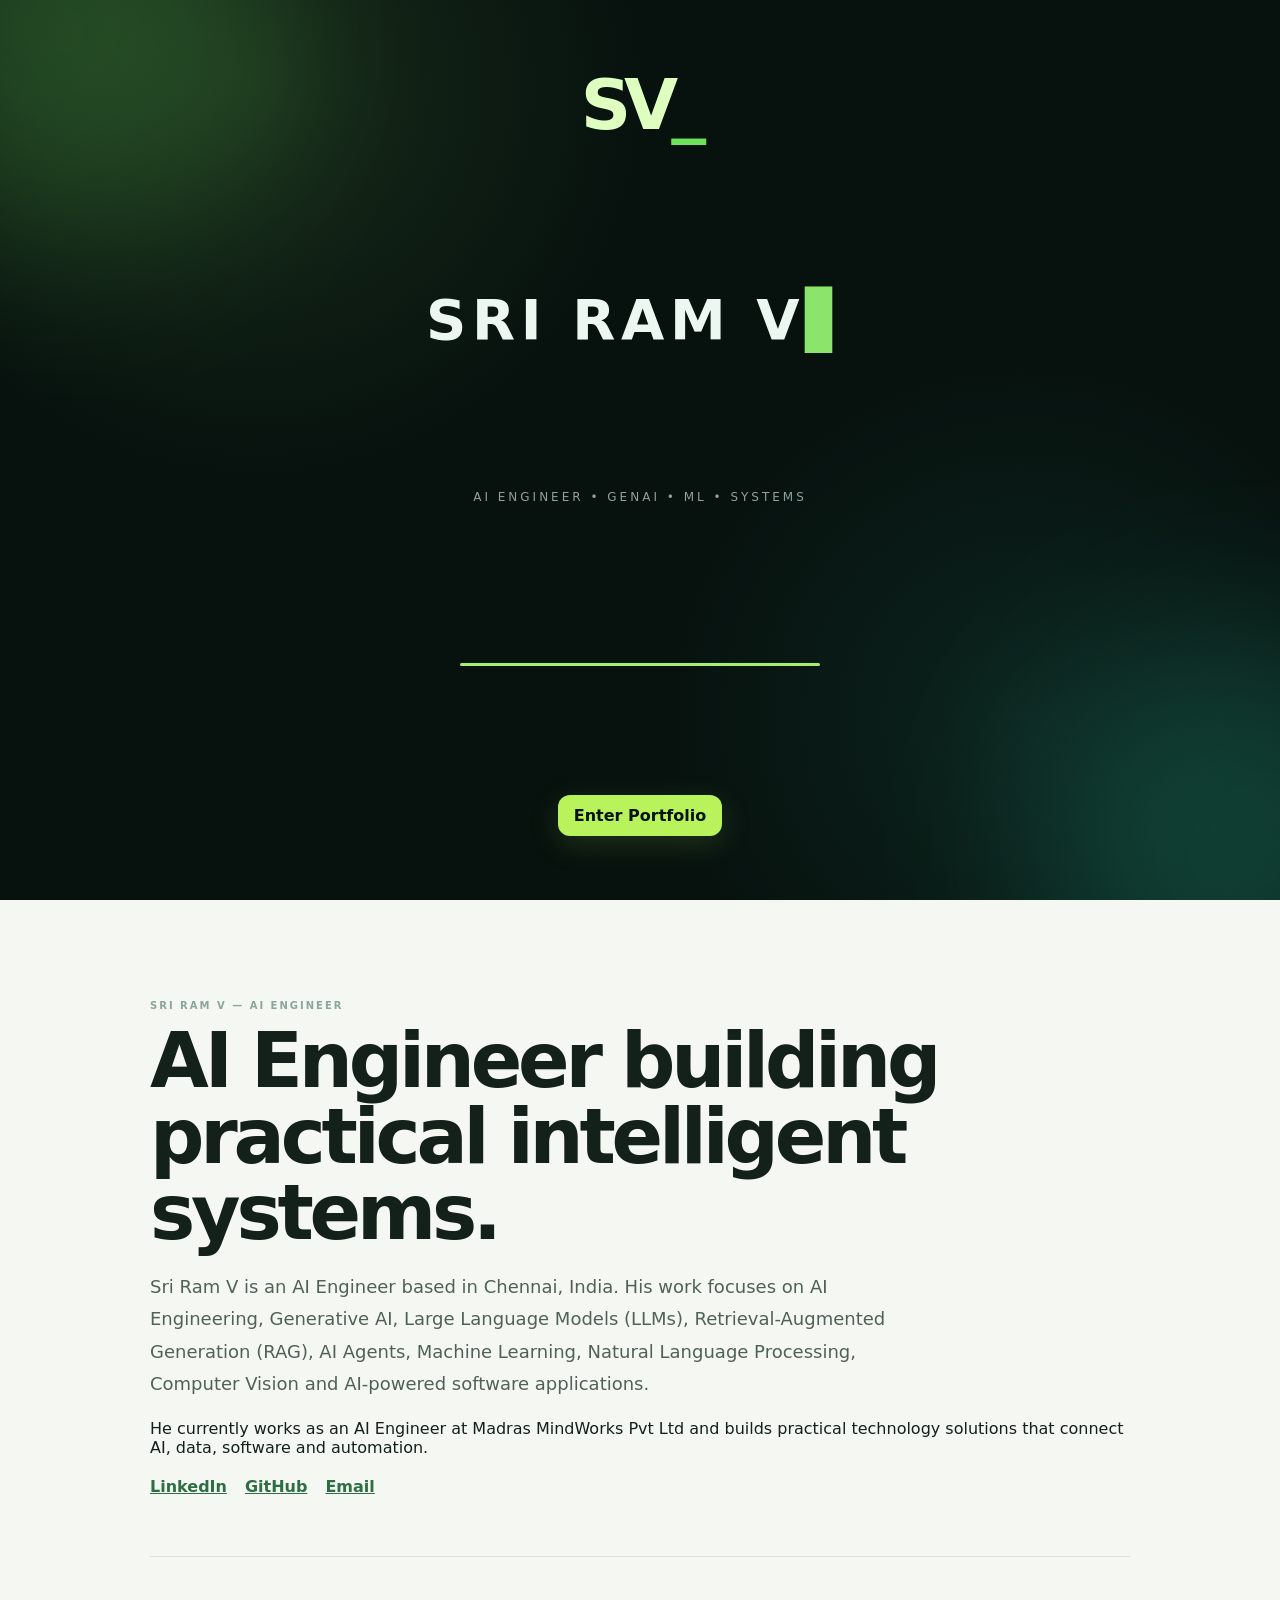
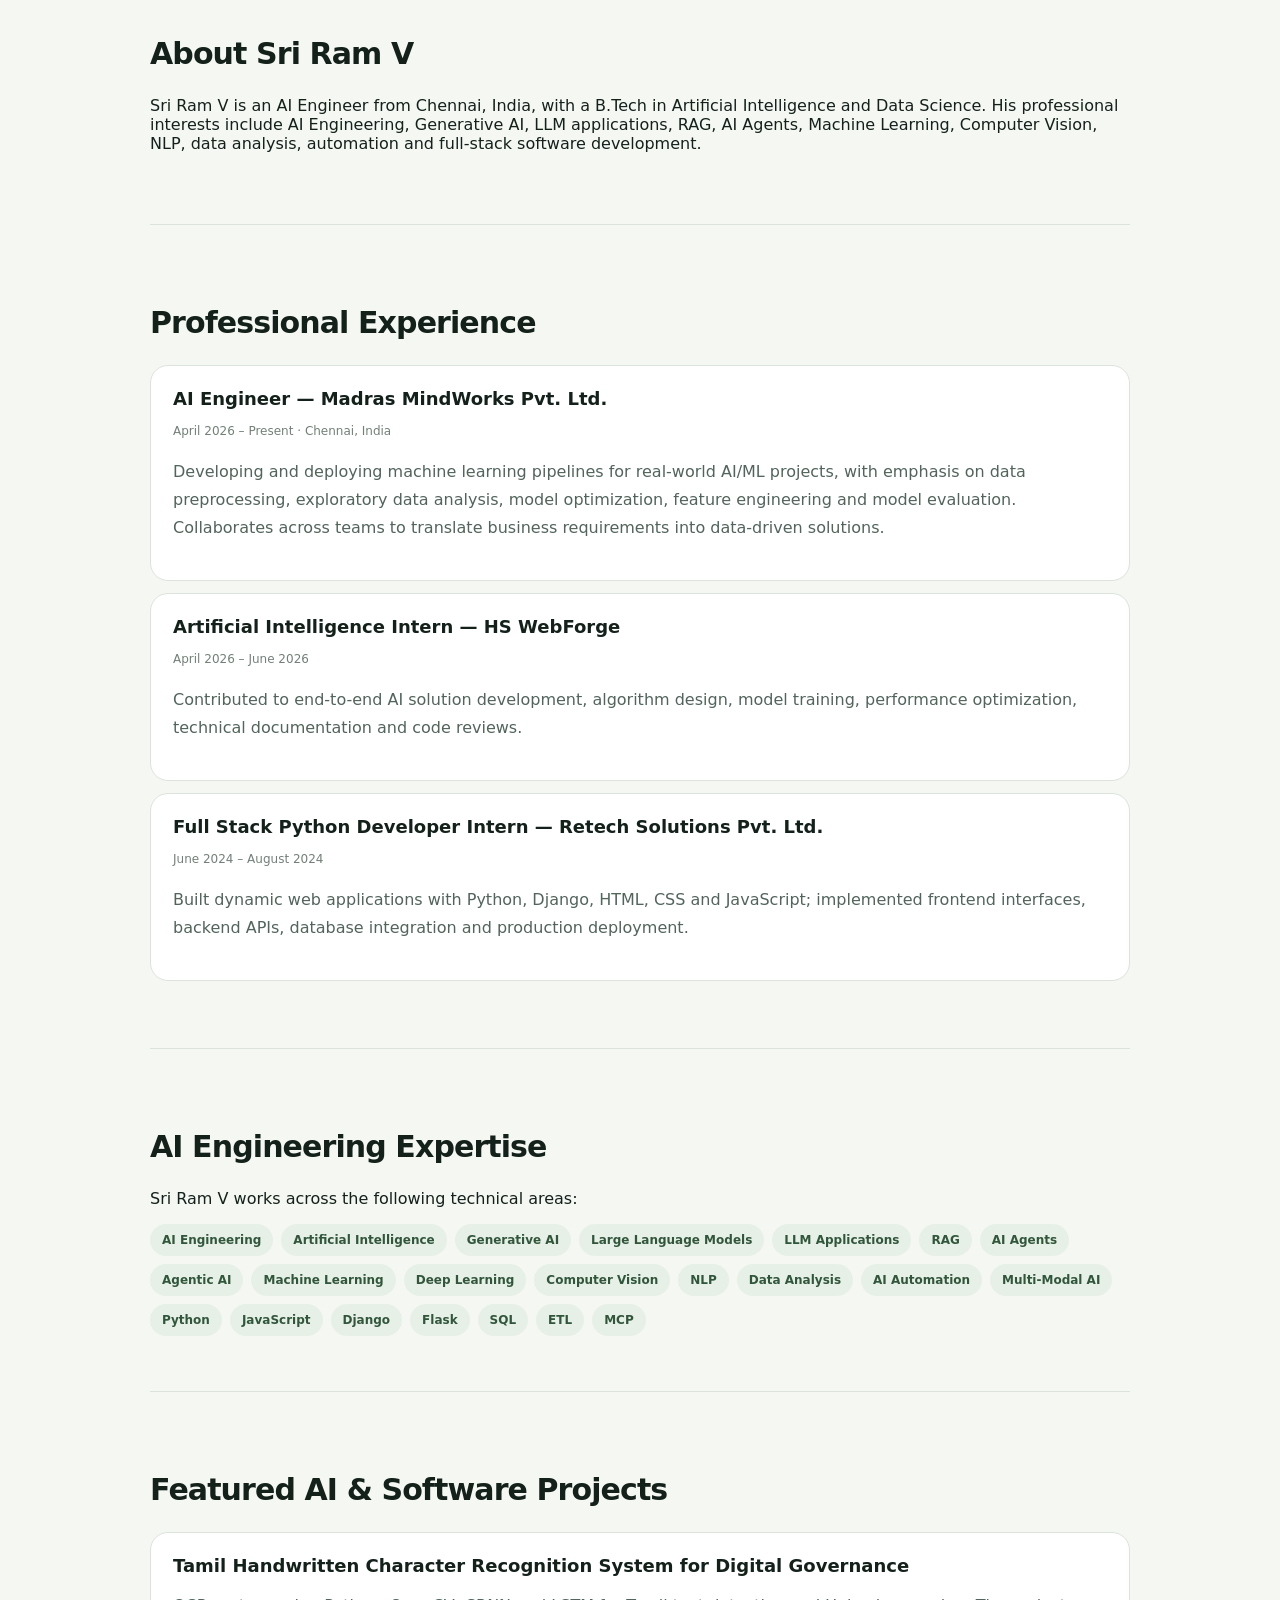
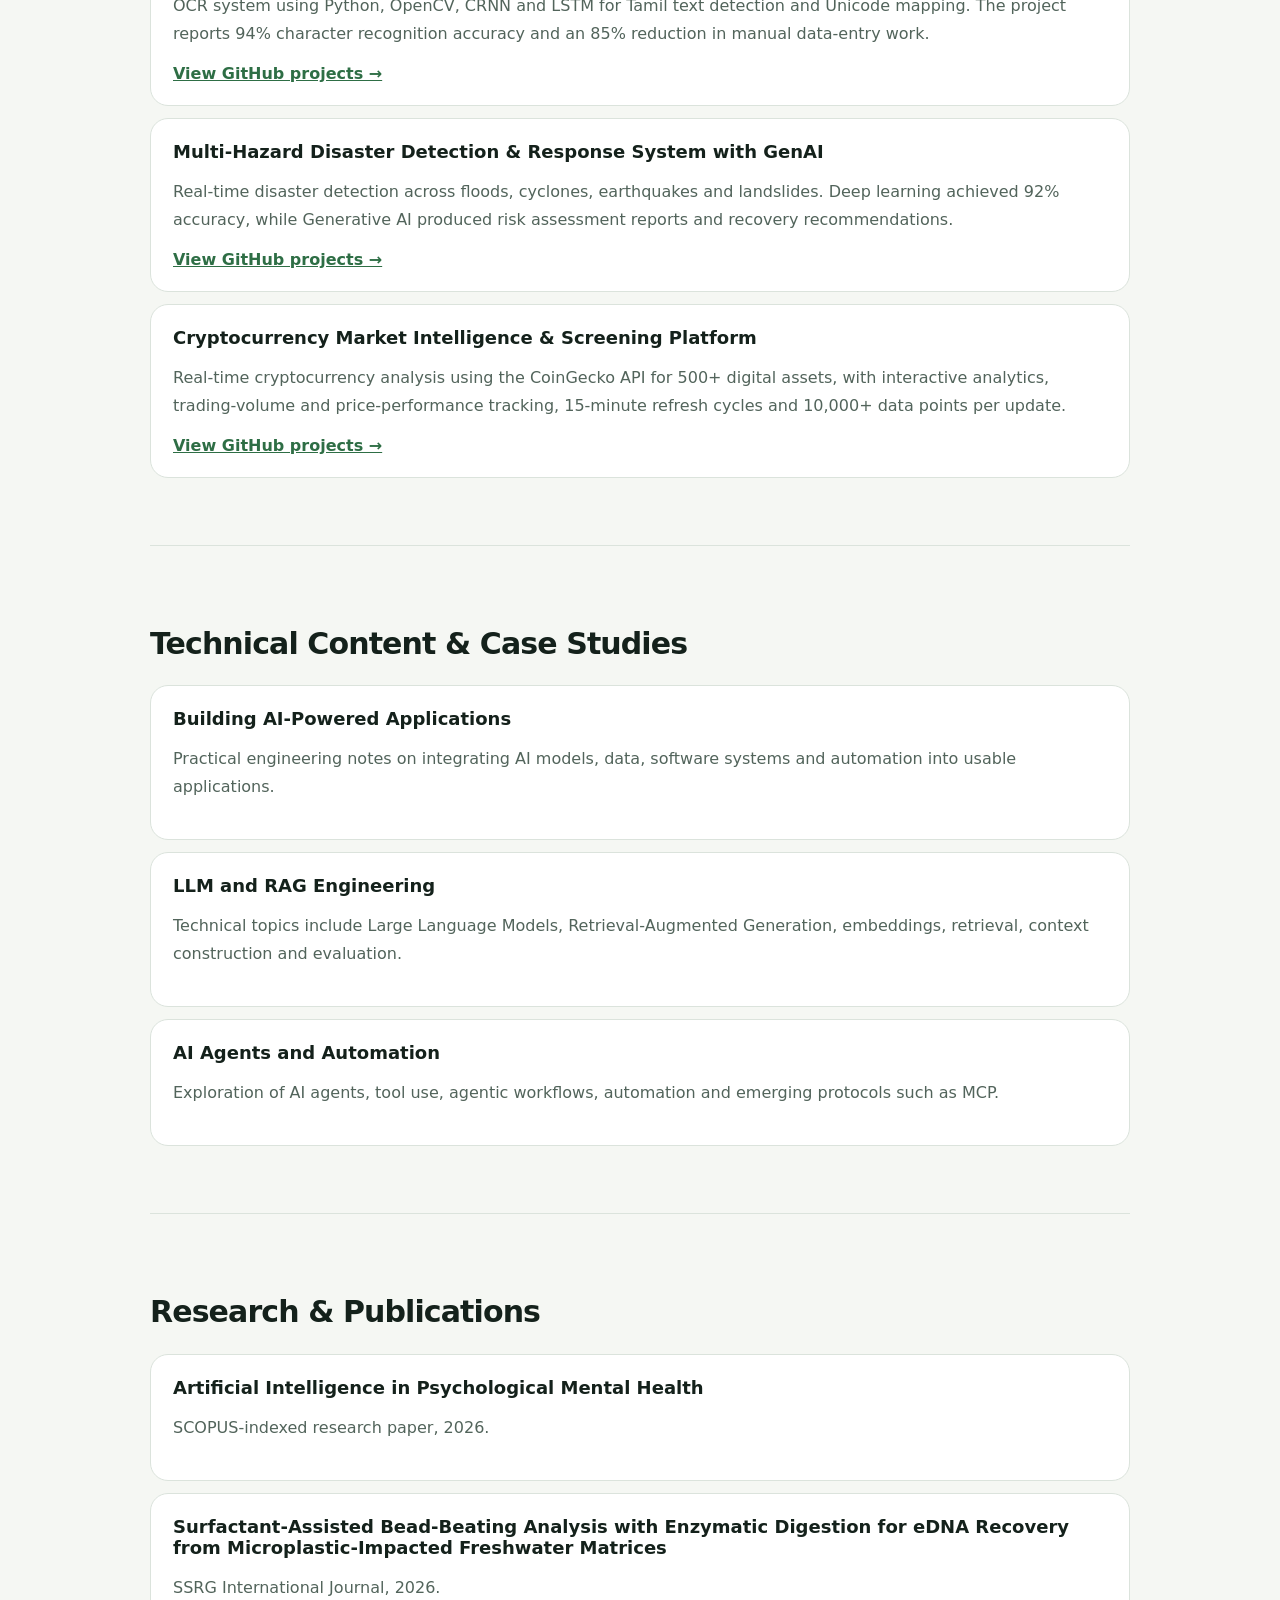
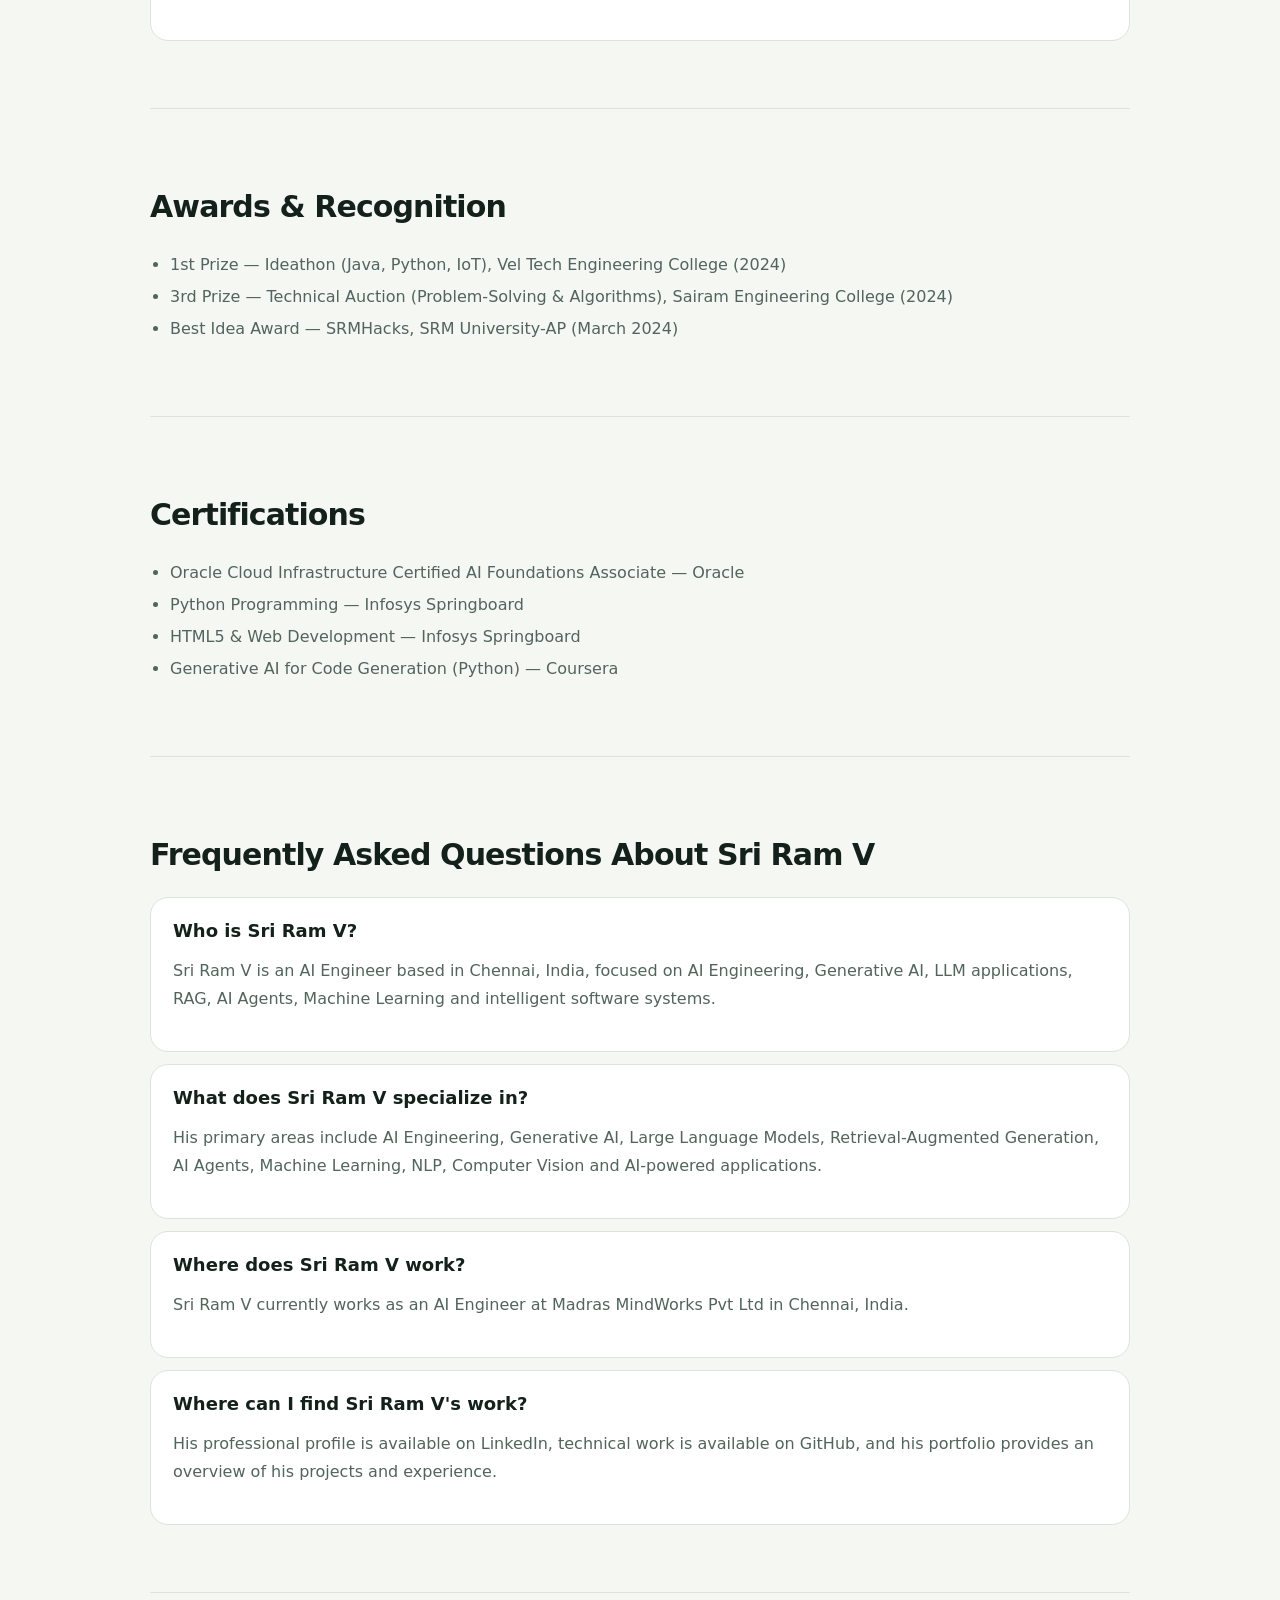
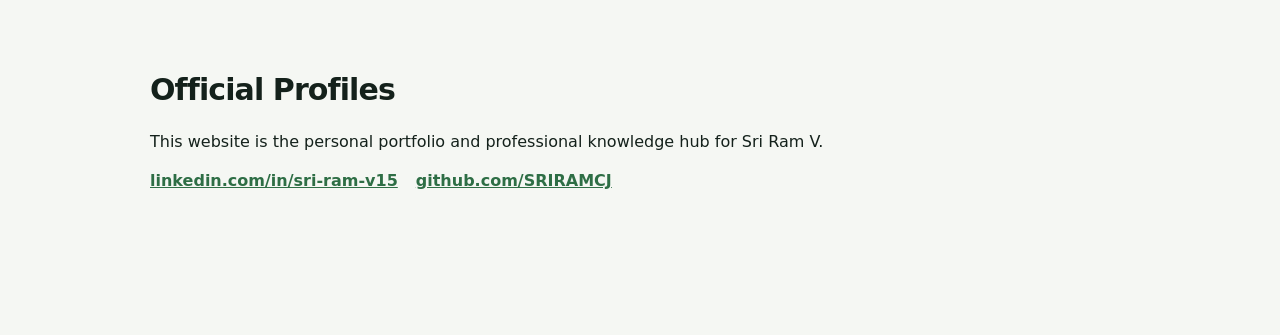
==== commit 14adaa1b: "Strengthen personal profile SEO and GEO signals" ====
--- a/index.html
+++ b/index.html
@@ -3,6 +3,7 @@
 <head>
   <meta charset="utf-8">
   <meta name="viewport" content="width=device-width,initial-scale=1">
+  <meta name="google-site-verification" content="kruuDOYImn_65MZd4gg08ItQ2oBzcLphGVShpqjUZhc">
   <title>Sri Ram V — AI Engineer | Generative AI, LLMs, RAG & AI Agents</title>
   <meta name="description" content="Sri Ram V is an AI Engineer based in Chennai, India, building AI-powered applications and intelligent software systems across Generative AI, LLMs, RAG, AI Agents, Machine Learning, Computer Vision and NLP.">
   <meta name="author" content="Sri Ram V">
@@ -40,25 +41,9 @@
         "sameAs":[
           "https://www.linkedin.com/in/sri-ram-v15/",
           "https://github.com/SRIRAMCJ",
-          "https://www.instagram.com/sri_rxm/",
-          "https://www.instagram.com/lifeuncut_ft.ram/"
         ],
         "knowsAbout":[
-          "Artificial Intelligence",
-          "AI Engineering",
-          "Generative AI",
-          "Large Language Models",
-          "Retrieval-Augmented Generation",
-          "RAG",
-          "AI Agents",
-          "Agentic AI",
-          "Machine Learning",
-          "Natural Language Processing",
-          "Computer Vision",
-          "AI Applications",
-          "AI Automation",
-          "Software Development",
-          "Python"
+          "Artificial Intelligence","AI Engineering","Generative AI","Large Language Models","Retrieval-Augmented Generation","RAG","AI Agents","Agentic AI","Machine Learning","Natural Language Processing","Computer Vision","AI Applications","AI Automation","Software Development","Python"
         ]
       },
       {
@@ -159,7 +144,7 @@
         <h1>AI Engineer building practical intelligent systems.</h1>
         <p class="lead">Sri Ram V is an AI Engineer based in Chennai, India. His work focuses on AI Engineering, Generative AI, Large Language Models (LLMs), Retrieval-Augmented Generation (RAG), AI Agents, Machine Learning, Natural Language Processing, Computer Vision and AI-powered software applications.</p>
         <p>He currently works as an AI Engineer at Madras MindWorks Pvt Ltd and builds practical technology solutions that connect AI, data, software and automation.</p>
-        <div class="link-row"><a href="https://www.linkedin.com/in/sri-ram-v15/">LinkedIn</a><a href="https://github.com/SRIRAMCJ">GitHub</a><a href="https://www.instagram.com/sri_rxm/">Instagram</a><a href="mailto:sriramvenkat1592k4@gmail.com">Email</a></div>
+        <div class="link-row"><a href="https://www.linkedin.com/in/sri-ram-v15/">LinkedIn</a><a href="https://github.com/SRIRAMCJ">GitHub</a><a href="mailto:sriramvenkat1592k4@gmail.com">Email</a></div>
       </header>
 
       <section id="about-seo"><h2>About Sri Ram V</h2><p>Sri Ram V is an AI Engineer from Chennai, India, with a B.Tech in Artificial Intelligence and Data Science. His professional interests include AI Engineering, Generative AI, LLM applications, RAG, AI Agents, Machine Learning, Computer Vision, NLP, data analysis, automation and full-stack software development.</p></section>
@@ -197,7 +182,7 @@
         <article class="seo-card"><h3>Where can I find Sri Ram V's work?</h3><p>His professional profile is available on LinkedIn, technical work is available on GitHub, and his portfolio provides an overview of his projects and experience.</p></article>
       </section>
 
-      <section id="connections-seo"><h2>Official Profiles</h2><p>This website is the personal portfolio and professional knowledge hub for Sri Ram V.</p><div class="link-row"><a href="https://www.linkedin.com/in/sri-ram-v15/">linkedin.com/in/sri-ram-v15</a><a href="https://github.com/SRIRAMCJ">github.com/SRIRAMCJ</a><a href="https://www.instagram.com/sri_rxm/">instagram.com/sri_rxm</a></div></section>
+      <section id="connections-seo"><h2>Official Profiles</h2><p>This website is the personal portfolio and professional knowledge hub for Sri Ram V.</p><div class="link-row"><a href="https://www.linkedin.com/in/sri-ram-v15/">linkedin.com/in/sri-ram-v15</a><a href="https://github.com/SRIRAMCJ">github.com/SRIRAMCJ</a></div></section>
     </div>
   </main>
 
